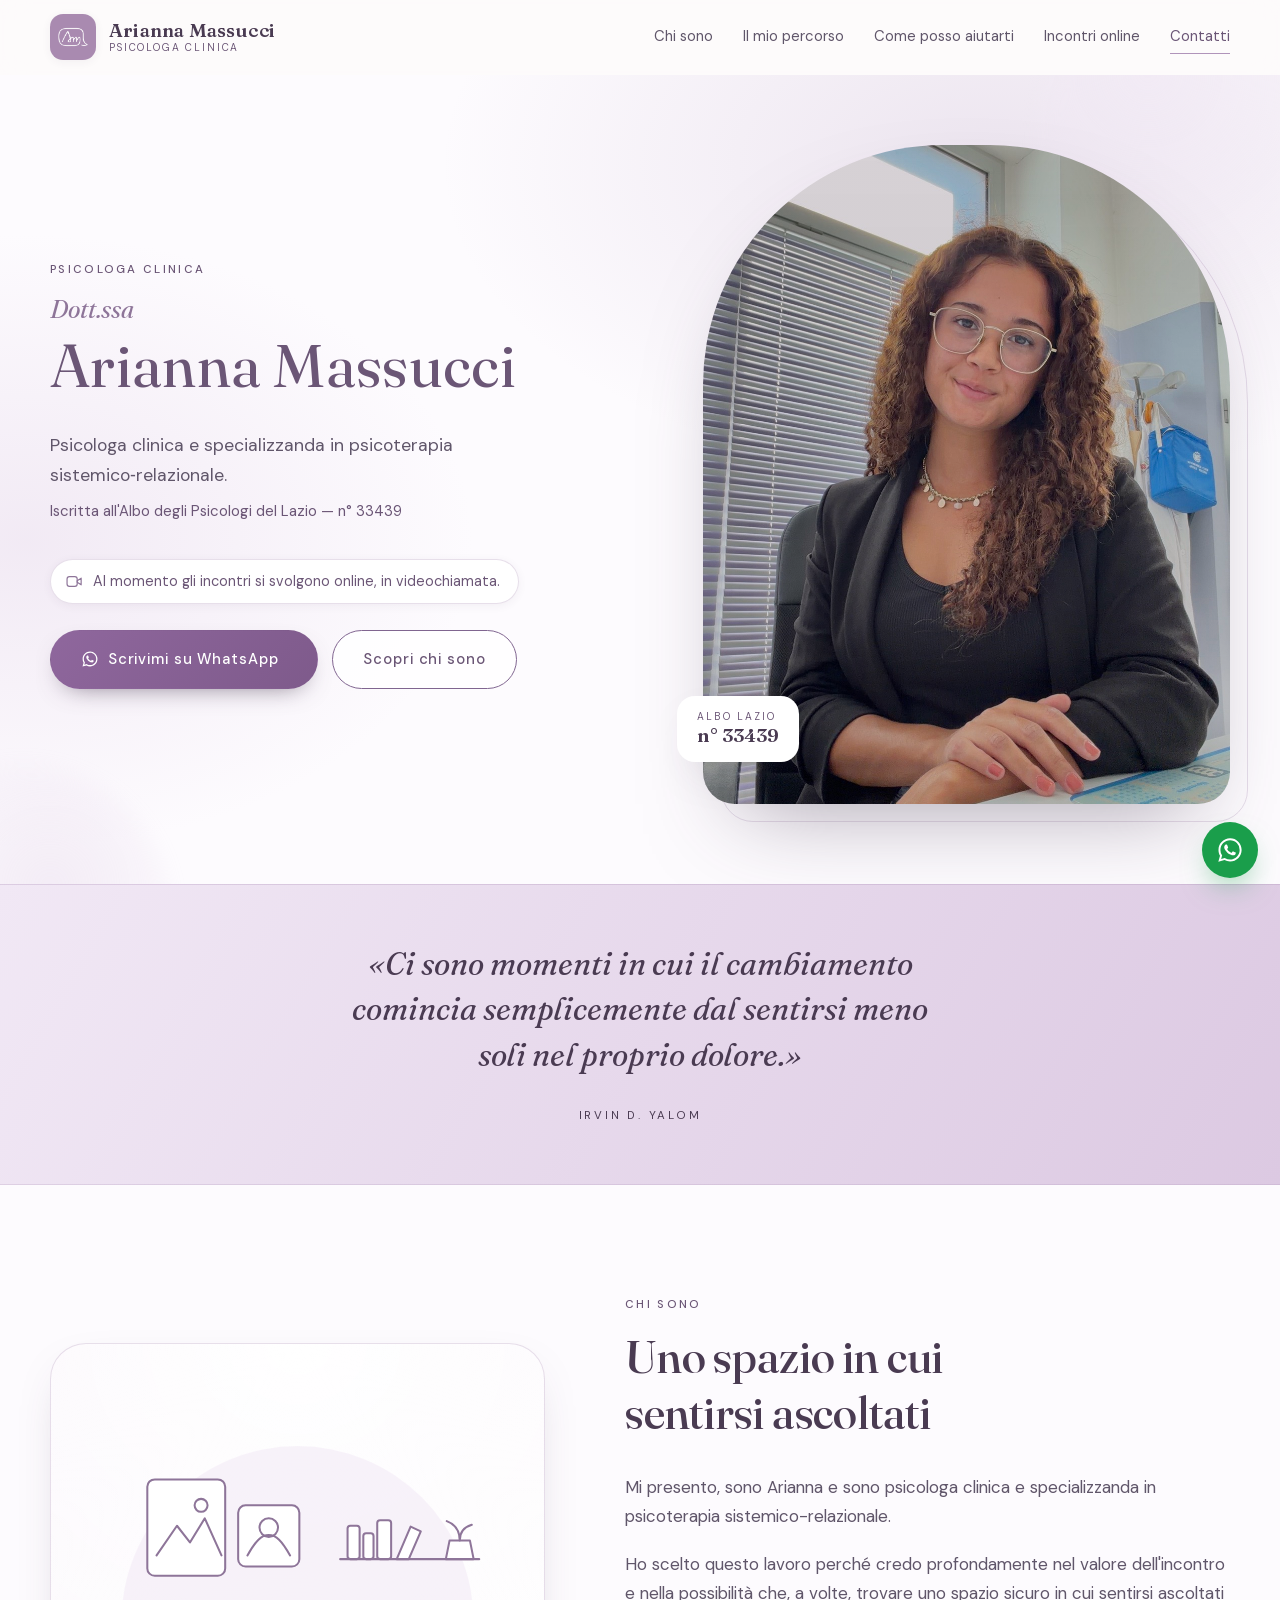
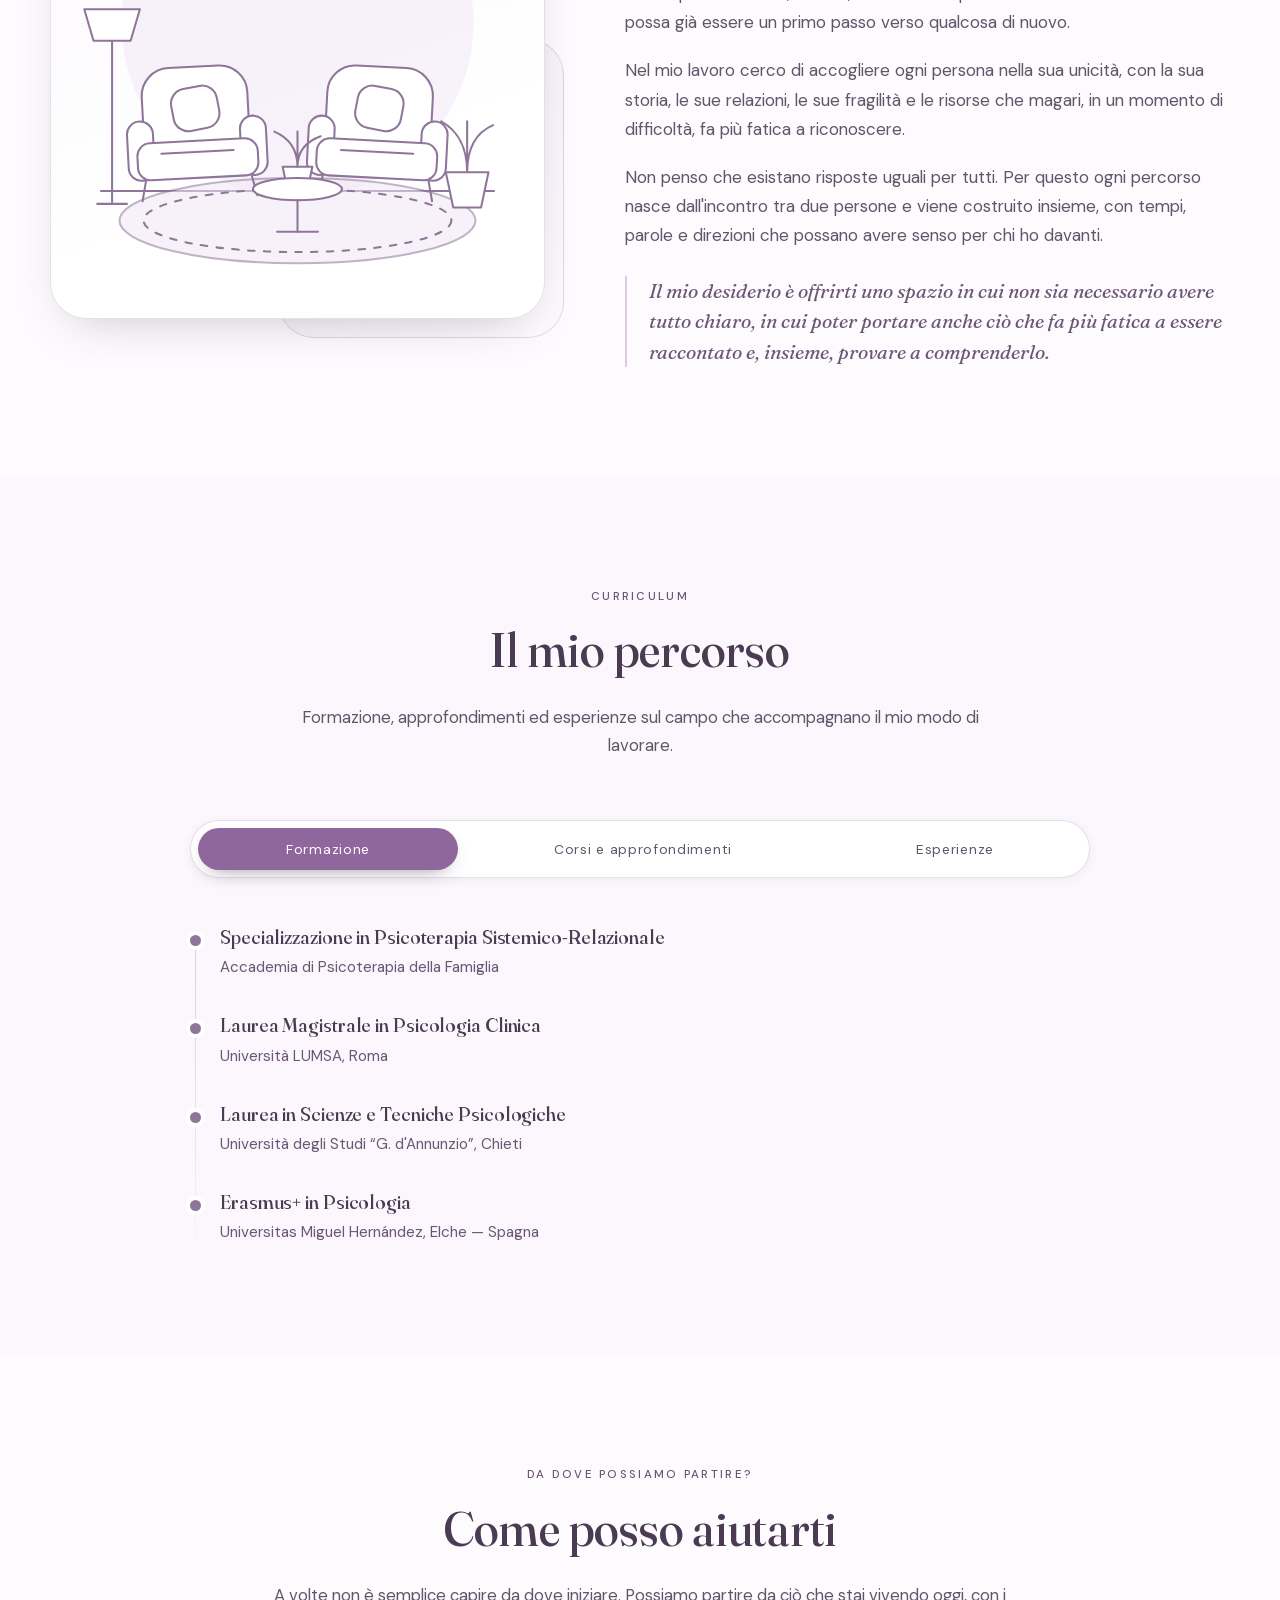
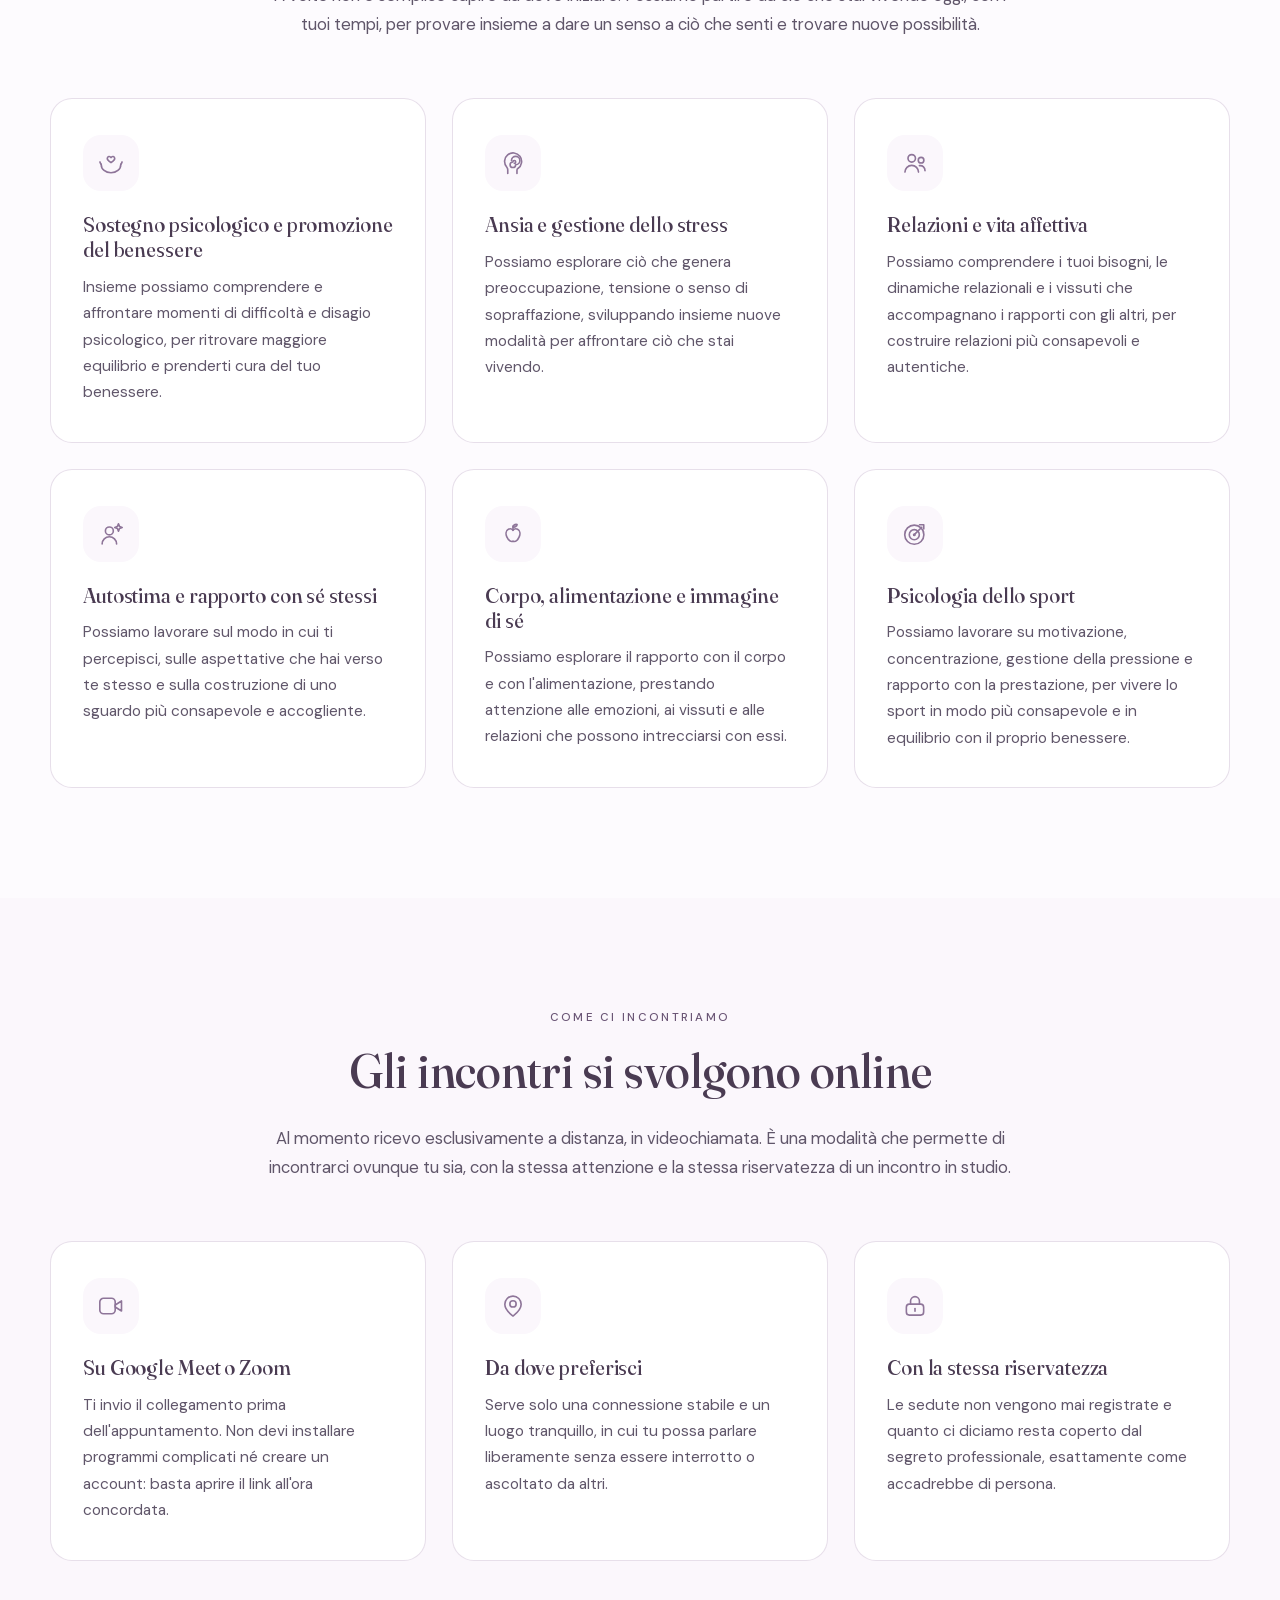
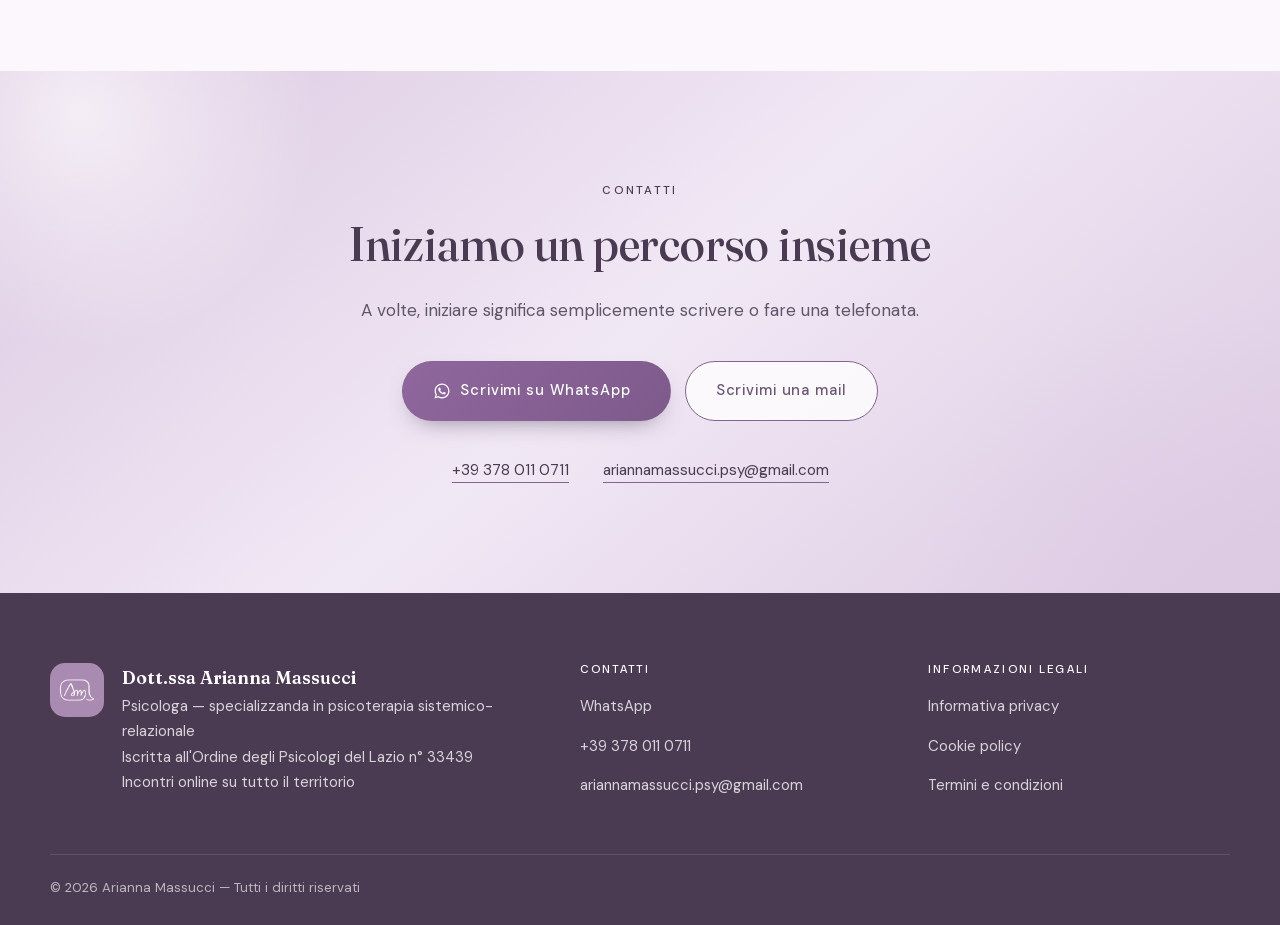
==== index.html @ 01254d90 "Sito della Dott.ssa Arianna Massucci Sito statico one-page con pagine legali, senza dipendenze da bu" ====
<!DOCTYPE html>
<html lang="it" class="no-js">
<head>
<meta charset="utf-8">
<meta name="viewport" content="width=device-width, initial-scale=1">
<title>Dott.ssa Arianna Massucci — Psicologa clinica</title>
<meta name="description" content="Dott.ssa Arianna Massucci, psicologa clinica e specializzanda in psicoterapia sistemico-relazionale. Uno spazio di ascolto e di confronto, senza giudizio.">
<meta name="theme-color" content="#B094BA">
<link rel="icon" href="assets/logo.png">
<meta property="og:title" content="Dott.ssa Arianna Massucci — Psicologa clinica">
<meta property="og:description" content="Uno spazio di ascolto e di confronto in cui poter portare ciò che si sta vivendo.">
<meta property="og:image" content="assets/logo.png">
<meta property="og:type" content="website">
<link rel="stylesheet" href="assets/fonts.css">
<script>document.documentElement.className="js";</script>
<link rel="stylesheet" href="style.css">
</head>
<body>

<a class="skip-link" href="#main">Vai al contenuto</a>

<header class="site-header" id="top">
  <div class="wrap header-inner">
    <a class="brand" href="#top">
      <img src="assets/logo.png" alt="Logo di Arianna Massucci" width="46" height="46">
      <span class="brand-text">
        <strong>Arianna Massucci</strong>
        <em>Psicologa clinica</em>
      </span>
    </a>

    <nav class="nav" id="nav" aria-label="Navigazione principale">
      <a href="#chi-sono">Chi sono</a>
      <a href="#percorso">Il mio percorso</a>
      <a href="#servizi">Come posso aiutarti</a>
      <a href="#modalita">Incontri online</a>
      <a href="#contatti">Contatti</a>
    </nav>

    <button class="nav-toggle" id="navToggle" aria-label="Apri il menu" aria-expanded="false" aria-controls="nav">
      <span></span><span></span><span></span>
    </button>
  </div>
</header>

<main id="main">

  <!-- HERO -->
  <section class="hero">
    <div class="hero-blob blob-1" aria-hidden="true"></div>
    <div class="hero-blob blob-2" aria-hidden="true"></div>
    <div class="wrap hero-inner">
      <div class="hero-text reveal">
        <p class="eyebrow">Psicologa clinica</p>
        <h1><span class="h1-pre">Dott.ssa</span>Arianna Massucci</h1>
        <p class="hero-sub">Psicologa clinica e specializzanda in psicoterapia sistemico&#8209;relazionale.</p>
        <p class="hero-albo">Iscritta all'Albo degli Psicologi del Lazio — n°&nbsp;33439</p>
        <p class="hero-mode">
          <svg viewBox="0 0 24 24" aria-hidden="true"><rect x="2.6" y="5.8" width="12.8" height="12.4" rx="3"/><path d="m15.4 11 5-3.2v8.4l-5-3.2z"/></svg>
          Al momento gli incontri si svolgono online, in videochiamata.
        </p>

        <div class="hero-actions">
          <a class="btn" href="https://wa.me/393780110711" target="_blank" rel="noopener noreferrer">
            <svg viewBox="0 0 24 24" aria-hidden="true" class="ico-wa"><path d="M12.04 2C6.58 2 2.13 6.45 2.13 11.91c0 1.75.46 3.45 1.32 4.95L2 22l5.25-1.38a9.9 9.9 0 0 0 4.79 1.22h.01c5.46 0 9.91-4.45 9.91-9.91 0-2.65-1.03-5.14-2.9-7.01A9.82 9.82 0 0 0 12.04 2Zm0 18.15h-.01a8.2 8.2 0 0 1-4.19-1.15l-.3-.18-3.12.82.83-3.04-.2-.31a8.17 8.17 0 0 1-1.26-4.38c0-4.54 3.7-8.23 8.25-8.23 2.2 0 4.27.86 5.83 2.41a8.19 8.19 0 0 1 2.41 5.83c0 4.54-3.7 8.23-8.24 8.23Zm4.52-6.16c-.25-.12-1.47-.72-1.69-.81-.23-.08-.39-.12-.56.13-.16.24-.64.8-.78.97-.15.16-.29.18-.54.06-.25-.12-1.05-.39-1.99-1.23-.74-.66-1.23-1.47-1.38-1.72-.14-.25-.01-.38.11-.5.11-.11.25-.29.37-.43.13-.15.17-.25.25-.41.08-.17.04-.31-.02-.43-.06-.12-.56-1.34-.76-1.84-.2-.48-.4-.42-.56-.43h-.48c-.16 0-.43.06-.65.31-.22.25-.85.84-.85 2.04s.87 2.37 1 2.53c.12.16 1.72 2.62 4.16 3.68.58.25 1.03.4 1.39.51.58.19 1.11.16 1.53.1.47-.07 1.47-.6 1.67-1.18.21-.58.21-1.07.15-1.18-.06-.11-.22-.17-.47-.29Z"/></svg>
            Scrivimi su WhatsApp<span class="sr-only"> (si apre in una nuova scheda)</span>
          </a>
          <a class="btn btn-ghost" href="#chi-sono">Scopri chi sono</a>
        </div>
      </div>

      <figure class="hero-figure reveal">
        <div class="hero-photo">
          <img src="assets/arianna.jpg" alt="Ritratto della Dott.ssa Arianna Massucci" width="900" height="1200">
        </div>
        <figcaption class="hero-badge">
          <span>Albo Lazio</span>
          <strong>n° 33439</strong>
        </figcaption>
      </figure>
    </div>

    <div class="quote-band">
      <div class="wrap">
        <blockquote>
          <p>«Ci sono momenti in cui il cambiamento comincia semplicemente dal sentirsi meno soli nel proprio dolore.»</p>
          <cite>Irvin D. Yalom</cite>
        </blockquote>
      </div>
    </div>
  </section>

  <!-- CHI SONO -->
  <section class="section" id="chi-sono">
    <div class="wrap about-grid">
      <div class="about-media reveal">
        <div class="about-illu">
          <svg viewBox="0 0 480 570" role="img" aria-label="Illustrazione di uno studio da psicologa: due poltrone, un tavolino con una pianta, una lampada e una libreria">
            <circle class="illu-blob" cx="240" cy="272" r="190"/>

            <g class="illu-line">
              <!-- quadri alla parete -->
              <rect class="illu-w" x="78" y="118" width="84" height="104" rx="8"/>
              <path d="M88 200l22-32 14 18 16-26 18 40"/>
              <circle cx="136" cy="146" r="7"/>

              <rect class="illu-w" x="176" y="146" width="66" height="66" rx="8"/>
              <circle cx="209" cy="170" r="10"/>
              <path d="M186 200c9-16 15-22 23-22s14 6 23 22"/>

              <!-- mensola con libri -->
              <path d="M286 204h150"/>
              <rect class="illu-w" x="294" y="168" width="13" height="36" rx="3"/>
              <rect class="illu-w" x="311" y="176" width="11" height="28" rx="3"/>
              <rect class="illu-w" x="326" y="162" width="15" height="42" rx="3"/>
              <path class="illu-w" d="M347 204l15-35 11 5-13 30z"/>
              <path class="illu-w" d="M400 204l4-20h22l4 20z"/>
              <path d="M415 184c0-12-6-18-14-21m14 21c0-10 6-15 13-17"/>

              <!-- pavimento e tappeto -->
              <path d="M28 454h424"/>
              <ellipse class="illu-rug" cx="240" cy="486" rx="192" ry="46"/>
              <ellipse cx="240" cy="486" rx="166" ry="34" stroke-dasharray="7 10"/>

              <!-- poltrona a sinistra -->
              <g transform="translate(66 320) rotate(-3 65 70)">
                <rect class="illu-w" x="8" y="0" width="114" height="98" rx="30"/>
                <rect class="illu-w" x="40" y="22" width="50" height="46" rx="16" transform="rotate(-8 65 45)"/>
                <rect class="illu-w" x="-10" y="56" width="28" height="64" rx="14"/>
                <rect class="illu-w" x="112" y="56" width="28" height="64" rx="14"/>
                <rect class="illu-w" x="0" y="80" width="130" height="40" rx="14"/>
                <path d="M26 92h78"/>
                <path d="M8 120l-5 22m119-22l5 22"/>
              </g>

              <!-- poltrona a destra -->
              <g transform="translate(262 320) rotate(3 65 70)">
                <rect class="illu-w" x="8" y="0" width="114" height="98" rx="30"/>
                <rect class="illu-w" x="40" y="22" width="50" height="46" rx="16" transform="rotate(8 65 45)"/>
                <rect class="illu-w" x="-10" y="56" width="28" height="64" rx="14"/>
                <rect class="illu-w" x="112" y="56" width="28" height="64" rx="14"/>
                <rect class="illu-w" x="0" y="80" width="130" height="40" rx="14"/>
                <path d="M26 92h78"/>
                <path d="M8 120l-5 22m119-22l5 22"/>
              </g>

              <!-- lampada da terra -->
              <path d="M40 466V292"/>
              <path class="illu-w" d="M20 292h40l10-34H10z"/>
              <path d="M24 468h32"/>

              <!-- tavolino con pianta -->
              <path class="illu-w" d="M224 428l5 24h22l5-24z"/>
              <path d="M240 428c0-20-11-32-25-38m25 38c0-18 11-28 25-33m-25 33v-38"/>
              <ellipse class="illu-w" cx="240" cy="452" rx="48" ry="12"/>
              <path d="M240 464v34"/>
              <path d="M218 498h44"/>

              <!-- pianta da terra -->
              <path class="illu-w" d="M400 434h46l-8 38h-30z"/>
              <path d="M423 434c0-33-14-47-28-55m28 55c0-31 14-45 28-51m-28 51v-55"/>
            </g>
          </svg>
        </div>
      </div>

      <div class="about-text reveal">
        <p class="eyebrow">Chi sono</p>
        <h2>Uno spazio in cui<br>sentirsi ascoltati</h2>
        <p>Mi presento, sono Arianna e sono psicologa clinica e specializzanda in psicoterapia sistemico-relazionale.</p>
        <p>Ho scelto questo lavoro perché credo profondamente nel valore dell'incontro e nella possibilità che, a volte, trovare uno spazio sicuro in cui sentirsi ascoltati possa già essere un primo passo verso qualcosa di nuovo.</p>
        <p>Nel mio lavoro cerco di accogliere ogni persona nella sua unicità, con la sua storia, le sue relazioni, le sue fragilità e le risorse che magari, in un momento di difficoltà, fa più fatica a riconoscere.</p>
        <p>Non penso che esistano risposte uguali per tutti. Per questo ogni percorso nasce dall'incontro tra due persone e viene costruito insieme, con tempi, parole e direzioni che possano avere senso per chi ho davanti.</p>
        <p class="pull">Il mio desiderio è offrirti uno spazio in cui non sia necessario avere tutto chiaro, in cui poter portare anche ciò che fa più fatica a essere raccontato e, insieme, provare a comprenderlo.</p>
      </div>
    </div>
  </section>

  <!-- PERCORSO -->
  <section class="section section-alt" id="percorso">
    <div class="wrap">
      <header class="section-head reveal">
        <p class="eyebrow">Curriculum</p>
        <h2>Il mio percorso</h2>
        <p class="section-lead">Formazione, approfondimenti ed esperienze sul campo che accompagnano il mio modo di lavorare.</p>
      </header>

      <div class="tabs reveal">
        <div class="tab-bar" role="tablist" aria-label="Sezioni del curriculum">
          <button class="tab is-active" role="tab" aria-selected="true" aria-controls="tab-formazione" id="t1">Formazione</button>
          <button class="tab" role="tab" tabindex="-1" aria-selected="false" aria-controls="tab-corsi" id="t2">Corsi e approfondimenti</button>
          <button class="tab" role="tab" tabindex="-1" aria-selected="false" aria-controls="tab-esperienze" id="t3">Esperienze</button>
        </div>

        <div class="tab-panel is-active" id="tab-formazione" role="tabpanel" tabindex="0" aria-labelledby="t1">
          <ol class="timeline">
            <li>
              <h3>Specializzazione in Psicoterapia Sistemico-Relazionale</h3>
              <p>Accademia di Psicoterapia della Famiglia</p>
            </li>
            <li>
              <h3>Laurea Magistrale in Psicologia Clinica</h3>
              <p>Università LUMSA, Roma</p>
            </li>
            <li>
              <h3>Laurea in Scienze e Tecniche Psicologiche</h3>
              <p>Università degli Studi “G. d'Annunzio”, Chieti</p>
            </li>
            <li>
              <h3>Erasmus+ in Psicologia</h3>
              <p>Universitas Miguel Hernández, Elche — Spagna</p>
            </li>
          </ol>
        </div>

        <div class="tab-panel" id="tab-corsi" role="tabpanel" tabindex="0" aria-labelledby="t2" hidden>
          <ol class="timeline">
            <li>
              <h3>Psicologia dello Sport</h3>
              <p>Corso di approfondimento</p>
            </li>
            <li>
              <h3>Psicologia e persone LGBTQIA+</h3>
              <p>Corso di approfondimento</p>
            </li>
            <li>
              <h3>Disturbi della Nutrizione e dell'Alimentazione</h3>
              <p>Master in corso</p>
            </li>
          </ol>
        </div>

        <div class="tab-panel" id="tab-esperienze" role="tabpanel" tabindex="0" aria-labelledby="t3" hidden>
          <ol class="timeline">
            <li>
              <h3>Psicologa</h3>
              <p>Caritas, Carassai (AP)</p>
            </li>
            <li>
              <h3>Tirocinio accademico</h3>
              <p>Differenza Donna, Centro “Libere da Libere per”, Roma</p>
            </li>
            <li>
              <h3>Volontariato</h3>
              <p>Fondazione Fidias, Bilbao — Spagna</p>
            </li>
          </ol>
        </div>
      </div>
    </div>
  </section>

  <!-- SERVIZI -->
  <section class="section" id="servizi">
    <div class="wrap">
      <header class="section-head reveal">
        <p class="eyebrow">Da dove possiamo partire?</p>
        <h2>Come posso aiutarti</h2>
        <p class="section-lead">A volte non è semplice capire da dove iniziare. Possiamo partire da ciò che stai vivendo oggi, con i tuoi tempi, per provare insieme a dare un senso a ciò che senti e trovare nuove possibilità.</p>
      </header>

      <div class="cards">
        <article class="card reveal">
          <span class="card-ico" aria-hidden="true">
            <svg viewBox="0 0 24 24"><path d="M12 7.4c-.9-1.6-3.2-1.1-3.2.8 0 1.4 1.9 2.7 3.2 3.5 1.3-.8 3.2-2.1 3.2-3.5 0-1.9-2.3-2.4-3.2-.8z"/><path d="M3.6 13.2c0 4.3 3.8 7.2 8.4 7.2s8.4-2.9 8.4-7.2"/><path d="M3.6 13.2c-.5-.8-.9-1.5-1.1-2.1M20.4 13.2c.5-.8.9-1.5 1.1-2.1"/></svg>
          </span>
          <h3>Sostegno psicologico e promozione del benessere</h3>
          <p>Insieme possiamo comprendere e affrontare momenti di difficoltà e disagio psicologico, per ritrovare maggiore equilibrio e prenderti cura del tuo benessere.</p>
        </article>

        <article class="card reveal">
          <span class="card-ico" aria-hidden="true">
            <svg viewBox="0 0 24 24"><path d="M15.4 20.9v-2.6c0-.6.3-1.2.8-1.6a7.3 7.3 0 1 0-9.5-1.1c.5.6.8 1.3.8 2.1v3.2"/><path d="M13.1 12.3a1.2 1.2 0 1 0-1.2-1.2 2.4 2.4 0 1 0 2.4 2.4 3.6 3.6 0 1 0-3.6-3.6"/></svg>
          </span>
          <h3>Ansia e gestione dello stress</h3>
          <p>Possiamo esplorare ciò che genera preoccupazione, tensione o senso di sopraffazione, sviluppando insieme nuove modalità per affrontare ciò che stai vivendo.</p>
        </article>

        <article class="card reveal">
          <span class="card-ico" aria-hidden="true">
            <svg viewBox="0 0 24 24"><circle cx="9.2" cy="8" r="3.2"/><path d="M3.4 19.8c0-3.2 2.6-5.8 5.8-5.8s5.8 2.6 5.8 5.8"/><circle cx="17.2" cy="9.6" r="2.4"/><path d="M15.8 14.3c2.9-.4 4.8 1.5 4.8 4.3"/></svg>
          </span>
          <h3>Relazioni e vita affettiva</h3>
          <p>Possiamo comprendere i tuoi bisogni, le dinamiche relazionali e i vissuti che accompagnano i rapporti con gli altri, per costruire relazioni più consapevoli e autentiche.</p>
        </article>

        <article class="card reveal">
          <span class="card-ico" aria-hidden="true">
            <svg viewBox="0 0 24 24"><circle cx="10.6" cy="9.4" r="3.4"/><path d="M4.4 20.6c0-3.4 2.8-6.2 6.2-6.2s6.2 2.8 6.2 6.2"/><path d="M18.4 3.2l.9 2.3 2.3.9-2.3.9-.9 2.3-.9-2.3-2.3-.9 2.3-.9z"/></svg>
          </span>
          <h3>Autostima e rapporto con sé stessi</h3>
          <p>Possiamo lavorare sul modo in cui ti percepisci, sulle aspettative che hai verso te stesso e sulla costruzione di uno sguardo più consapevole e accogliente.</p>
        </article>

        <article class="card reveal">
          <span class="card-ico" aria-hidden="true">
            <svg viewBox="0 0 24 24"><path d="M12 8.8c-1-1.2-2.6-1.6-4-.8-1.9 1-2.5 3.8-1.3 6.4 1 2.2 2.8 4 4.2 4 .5 0 .8-.2 1.1-.3.3.1.6.3 1.1.3 1.4 0 3.2-1.8 4.2-4 1.2-2.6.6-5.4-1.3-6.4-1.4-.8-3-.4-4 .8z"/><path d="M12 8.8V5.2"/><path d="M12 6c.5-1.5 2-2.4 3.5-2.1-.2 1.6-1.8 2.5-3.5 2.1z"/></svg>
          </span>
          <h3>Corpo, alimentazione e immagine di sé</h3>
          <p>Possiamo esplorare il rapporto con il corpo e con l'alimentazione, prestando attenzione alle emozioni, ai vissuti e alle relazioni che possono intrecciarsi con essi.</p>
        </article>

        <article class="card reveal">
          <span class="card-ico" aria-hidden="true">
            <svg viewBox="0 0 24 24"><circle cx="11.4" cy="12.6" r="8.2"/><circle cx="11.4" cy="12.6" r="4.3"/><circle cx="11.4" cy="12.6" r=".6"/><path d="m11.4 12.6 6.4-6.4"/><path d="M15.9 4.1h3.6v3.6"/></svg>
          </span>
          <h3>Psicologia dello sport</h3>
          <p>Possiamo lavorare su motivazione, concentrazione, gestione della pressione e rapporto con la prestazione, per vivere lo sport in modo più consapevole e in equilibrio con il proprio benessere.</p>
        </article>
      </div>
    </div>
  </section>

  <!-- MODALITA -->
  <section class="section section-alt" id="modalita">
    <div class="wrap">
      <header class="section-head reveal">
        <p class="eyebrow">Come ci incontriamo</p>
        <h2>Gli incontri si svolgono online</h2>
        <p class="section-lead">Al momento ricevo esclusivamente a distanza, in videochiamata. È una
        modalità che permette di incontrarci ovunque tu sia, con la stessa attenzione e la stessa
        riservatezza di un incontro in studio.</p>
      </header>

      <div class="cards cards-3">
        <article class="card reveal">
          <span class="card-ico" aria-hidden="true">
            <svg viewBox="0 0 24 24"><rect x="2.4" y="5.4" width="13.2" height="13.2" rx="3.2"/><path d="m15.6 11.1 5.4-3.4v8.6l-5.4-3.4z"/></svg>
          </span>
          <h3>Su Google Meet o Zoom</h3>
          <p>Ti invio il collegamento prima dell'appuntamento. Non devi installare programmi
          complicati né creare un account: basta aprire il link all'ora concordata.</p>
        </article>

        <article class="card reveal">
          <span class="card-ico" aria-hidden="true">
            <svg viewBox="0 0 24 24"><path d="M12 20.6c4.1-3.1 7-6.2 7-10.1a7 7 0 1 0-14 0c0 3.9 2.9 7 7 10.1z"/><circle cx="12" cy="10.2" r="2.7"/></svg>
          </span>
          <h3>Da dove preferisci</h3>
          <p>Serve solo una connessione stabile e un luogo tranquillo, in cui tu possa parlare
          liberamente senza essere interrotto o ascoltato da altri.</p>
        </article>

        <article class="card reveal">
          <span class="card-ico" aria-hidden="true">
            <svg viewBox="0 0 24 24"><rect x="4.6" y="10.4" width="14.8" height="9.4" rx="2.6"/><path d="M8.2 10.4V7.8a3.8 3.8 0 0 1 7.6 0v2.6"/><path d="M12 14.2v2.2"/></svg>
          </span>
          <h3>Con la stessa riservatezza</h3>
          <p>Le sedute non vengono mai registrate e quanto ci diciamo resta coperto dal segreto
          professionale, esattamente come accadrebbe di persona.</p>
        </article>
      </div>
    </div>
  </section>

  <!-- CTA -->
  <section class="cta" id="contatti">
    <div class="wrap cta-inner reveal">
      <p class="eyebrow">Contatti</p>
      <h2>Iniziamo un percorso insieme</h2>
      <p class="cta-lead">A volte, iniziare significa semplicemente scrivere o fare una telefonata.</p>
      <div class="cta-actions">
        <a class="btn" href="https://wa.me/393780110711" target="_blank" rel="noopener noreferrer">
          <svg viewBox="0 0 24 24" aria-hidden="true" class="ico-wa"><path d="M12.04 2C6.58 2 2.13 6.45 2.13 11.91c0 1.75.46 3.45 1.32 4.95L2 22l5.25-1.38a9.9 9.9 0 0 0 4.79 1.22h.01c5.46 0 9.91-4.45 9.91-9.91 0-2.65-1.03-5.14-2.9-7.01A9.82 9.82 0 0 0 12.04 2Zm0 18.15h-.01a8.2 8.2 0 0 1-4.19-1.15l-.3-.18-3.12.82.83-3.04-.2-.31a8.17 8.17 0 0 1-1.26-4.38c0-4.54 3.7-8.23 8.25-8.23 2.2 0 4.27.86 5.83 2.41a8.19 8.19 0 0 1 2.41 5.83c0 4.54-3.7 8.23-8.24 8.23Zm4.52-6.16c-.25-.12-1.47-.72-1.69-.81-.23-.08-.39-.12-.56.13-.16.24-.64.8-.78.97-.15.16-.29.18-.54.06-.25-.12-1.05-.39-1.99-1.23-.74-.66-1.23-1.47-1.38-1.72-.14-.25-.01-.38.11-.5.11-.11.25-.29.37-.43.13-.15.17-.25.25-.41.08-.17.04-.31-.02-.43-.06-.12-.56-1.34-.76-1.84-.2-.48-.4-.42-.56-.43h-.48c-.16 0-.43.06-.65.31-.22.25-.85.84-.85 2.04s.87 2.37 1 2.53c.12.16 1.72 2.62 4.16 3.68.58.25 1.03.4 1.39.51.58.19 1.11.16 1.53.1.47-.07 1.47-.6 1.67-1.18.21-.58.21-1.07.15-1.18-.06-.11-.22-.17-.47-.29Z"/></svg>
          Scrivimi su WhatsApp<span class="sr-only"> (si apre in una nuova scheda)</span>
        </a>
        <a class="btn btn-ghost" href="mailto:ariannamassucci.psy@gmail.com">Scrivimi una mail</a>
      </div>
      <ul class="cta-contacts">
        <li><a href="tel:+393780110711">+39 378 011 0711</a></li>
        <li><a href="mailto:ariannamassucci.psy@gmail.com">ariannamassucci.psy@gmail.com</a></li>
      </ul>
    </div>
  </section>
</main>

<footer class="site-footer">
  <div class="wrap footer-inner">
    <div class="footer-brand">
      <img src="assets/logo.png" alt="" width="54" height="54">
      <p><strong>Dott.ssa Arianna Massucci</strong><br>
      Psicologa — specializzanda in psicoterapia sistemico-relazionale<br>
      Iscritta all'Ordine degli Psicologi del Lazio n° 33439<br>
      Incontri online su tutto il territorio</p>
      <!-- Dati identificativi temporaneamente nascosti: per ripristinarli, togliere
           i commenti e sostituire i segnaposto.
      <p>P. IVA DA COMPLETARE</p>
      -->
    </div>

    <div class="footer-col">
      <h3>Contatti</h3>
      <ul>
        <li><a href="https://wa.me/393780110711" target="_blank" rel="noopener noreferrer">WhatsApp<span class="sr-only"> (si apre in una nuova scheda)</span></a></li>
        <li><a href="tel:+393780110711">+39 378 011 0711</a></li>
        <li><a href="mailto:ariannamassucci.psy@gmail.com">ariannamassucci.psy@gmail.com</a></li>
      </ul>
    </div>

    <div class="footer-col">
      <h3>Informazioni legali</h3>
      <ul>
        <li><a href="privacy.html">Informativa privacy</a></li>
        <li><a href="cookie-policy.html">Cookie policy</a></li>
        <li><a href="termini.html">Termini e condizioni</a></li>
      </ul>
    </div>
  </div>
  <div class="wrap footer-bottom">
    <p>© <span id="year">2026</span> Arianna Massucci — Tutti i diritti riservati</p>
  </div>
</footer>

<a class="wa-float" href="https://wa.me/393780110711" target="_blank" rel="noopener noreferrer" aria-label="Scrivimi su WhatsApp (si apre in una nuova scheda)">
  <svg viewBox="0 0 24 24" aria-hidden="true"><path d="M12.04 2C6.58 2 2.13 6.45 2.13 11.91c0 1.75.46 3.45 1.32 4.95L2 22l5.25-1.38a9.9 9.9 0 0 0 4.79 1.22h.01c5.46 0 9.91-4.45 9.91-9.91 0-2.65-1.03-5.14-2.9-7.01A9.82 9.82 0 0 0 12.04 2Zm0 18.15h-.01a8.2 8.2 0 0 1-4.19-1.15l-.3-.18-3.12.82.83-3.04-.2-.31a8.17 8.17 0 0 1-1.26-4.38c0-4.54 3.7-8.23 8.25-8.23 2.2 0 4.27.86 5.83 2.41a8.19 8.19 0 0 1 2.41 5.83c0 4.54-3.7 8.23-8.24 8.23Zm4.52-6.16c-.25-.12-1.47-.72-1.69-.81-.23-.08-.39-.12-.56.13-.16.24-.64.8-.78.97-.15.16-.29.18-.54.06-.25-.12-1.05-.39-1.99-1.23-.74-.66-1.23-1.47-1.38-1.72-.14-.25-.01-.38.11-.5.11-.11.25-.29.37-.43.13-.15.17-.25.25-.41.08-.17.04-.31-.02-.43-.06-.12-.56-1.34-.76-1.84-.2-.48-.4-.42-.56-.43h-.48c-.16 0-.43.06-.65.31-.22.25-.85.84-.85 2.04s.87 2.37 1 2.53c.12.16 1.72 2.62 4.16 3.68.58.25 1.03.4 1.39.51.58.19 1.11.16 1.53.1.47-.07 1.47-.6 1.67-1.18.21-.58.21-1.07.15-1.18-.06-.11-.22-.17-.47-.29Z"/></svg>
</a>

<script src="script.js"></script>
</body>
</html>
---- assets/fonts.css ----
/* Font self-hosted: nessuna richiesta a server di terze parti.
   DM Sans e Fraunces - SIL Open Font License 1.1 - https://openfontlicense.org */

@font-face {
  font-family: 'DM Sans';
  font-style: italic;
  font-weight: 400;
  font-display: swap;
  src: url(fonts/DMSans-italic-400-latin-ext.woff2) format('woff2');
  unicode-range: U+0100-02BA, U+02BD-02C5, U+02C7-02CC, U+02CE-02D7, U+02DD-02FF, U+0304, U+0308, U+0329, U+1D00-1DBF, U+1E00-1E9F, U+1EF2-1EFF, U+2020, U+20A0-20AB, U+20AD-20C0, U+2113, U+2C60-2C7F, U+A720-A7FF;
}
@font-face {
  font-family: 'DM Sans';
  font-style: italic;
  font-weight: 400;
  font-display: swap;
  src: url(fonts/DMSans-italic-400-latin.woff2) format('woff2');
  unicode-range: U+0000-00FF, U+0131, U+0152-0153, U+02BB-02BC, U+02C6, U+02DA, U+02DC, U+0304, U+0308, U+0329, U+2000-206F, U+20AC, U+2122, U+2191, U+2193, U+2212, U+2215, U+FEFF, U+FFFD;
}
@font-face {
  font-family: 'DM Sans';
  font-style: normal;
  font-weight: 300 600;
  font-display: swap;
  src: url(fonts/DMSans-normal-300_600-latin-ext.woff2) format('woff2');
  unicode-range: U+0100-02BA, U+02BD-02C5, U+02C7-02CC, U+02CE-02D7, U+02DD-02FF, U+0304, U+0308, U+0329, U+1D00-1DBF, U+1E00-1E9F, U+1EF2-1EFF, U+2020, U+20A0-20AB, U+20AD-20C0, U+2113, U+2C60-2C7F, U+A720-A7FF;
}
@font-face {
  font-family: 'DM Sans';
  font-style: normal;
  font-weight: 300 600;
  font-display: swap;
  src: url(fonts/DMSans-normal-300_600-latin.woff2) format('woff2');
  unicode-range: U+0000-00FF, U+0131, U+0152-0153, U+02BB-02BC, U+02C6, U+02DA, U+02DC, U+0304, U+0308, U+0329, U+2000-206F, U+20AC, U+2122, U+2191, U+2193, U+2212, U+2215, U+FEFF, U+FFFD;
}
@font-face {
  font-family: 'Fraunces';
  font-style: italic;
  font-weight: 300 400;
  font-display: swap;
  src: url(fonts/Fraunces-italic-300_400-latin-ext.woff2) format('woff2');
  unicode-range: U+0100-02BA, U+02BD-02C5, U+02C7-02CC, U+02CE-02D7, U+02DD-02FF, U+0304, U+0308, U+0329, U+1D00-1DBF, U+1E00-1E9F, U+1EF2-1EFF, U+2020, U+20A0-20AB, U+20AD-20C0, U+2113, U+2C60-2C7F, U+A720-A7FF;
}
@font-face {
  font-family: 'Fraunces';
  font-style: italic;
  font-weight: 300 400;
  font-display: swap;
  src: url(fonts/Fraunces-italic-300_400-latin.woff2) format('woff2');
  unicode-range: U+0000-00FF, U+0131, U+0152-0153, U+02BB-02BC, U+02C6, U+02DA, U+02DC, U+0304, U+0308, U+0329, U+2000-206F, U+20AC, U+2122, U+2191, U+2193, U+2212, U+2215, U+FEFF, U+FFFD;
}
@font-face {
  font-family: 'Fraunces';
  font-style: normal;
  font-weight: 300 600;
  font-display: swap;
  src: url(fonts/Fraunces-normal-300_600-latin-ext.woff2) format('woff2');
  unicode-range: U+0100-02BA, U+02BD-02C5, U+02C7-02CC, U+02CE-02D7, U+02DD-02FF, U+0304, U+0308, U+0329, U+1D00-1DBF, U+1E00-1E9F, U+1EF2-1EFF, U+2020, U+20A0-20AB, U+20AD-20C0, U+2113, U+2C60-2C7F, U+A720-A7FF;
}
@font-face {
  font-family: 'Fraunces';
  font-style: normal;
  font-weight: 300 600;
  font-display: swap;
  src: url(fonts/Fraunces-normal-300_600-latin.woff2) format('woff2');
  unicode-range: U+0000-00FF, U+0131, U+0152-0153, U+02BB-02BC, U+02C6, U+02DA, U+02DC, U+0304, U+0308, U+0329, U+2000-206F, U+20AC, U+2122, U+2191, U+2193, U+2212, U+2215, U+FEFF, U+FFFD;
}
---- style.css ----
/* ============================================================
   Dott.ssa Arianna Massucci — Psicologa clinica
   Palette: violetto del logo #AA8BB1
   ============================================================ */

:root{
  --violet:        #B094BA;   /* violetto chiaro, dal logo */
  --violet-deep:   #8E7599;
  --violet-dark:   #6B5676;
  --violet-ink:    #4A3B52;
  --violet-soft:   #DCC9E2;
  --violet-mist:   #F1E8F5;
  --violet-wash:   #FBF7FC;
  --violet-btn:    #8F679D;   /* superfici piene con testo bianco: 4.6:1 */
  --violet-btn2:   #7E5A8B;
  --line-strong:   #806590;   /* bordi di elementi interattivi: >=3:1 */

  --cream:       #FDFBFE;
  --sand:        #F4EFF6;
  --ink:         #4A3B52;
  --body:        #60566A;
  --line:        rgba(176,148,186,.30);

  --wa:          #1A9E4B;

  --radius:      22px;
  --radius-lg:   36px;
  --shadow-sm:   0 2px 10px rgba(74,59,82,.06);
  --shadow:      0 18px 50px -24px rgba(74,59,82,.35);
  --shadow-lg:   0 40px 90px -40px rgba(74,59,82,.5);

  --serif: "Fraunces", Georgia, "Times New Roman", serif;
  --sans:  "DM Sans", "Helvetica Neue", Arial, sans-serif;

  --wrap: 1180px;
}

*,*::before,*::after{ box-sizing:border-box; }

html{ scroll-behavior:smooth; scroll-padding-top:92px; }

body{
  margin:0;
  background:var(--cream);
  color:var(--body);
  font-family:var(--sans);
  font-size:17px;
  font-weight:400;
  line-height:1.72;
  -webkit-font-smoothing:antialiased;
  overflow-x:hidden;
}

img{ max-width:100%; display:block; }
a{ color:inherit; }

h1,h2,h3,h4{
  font-family:var(--serif);
  color:var(--violet-ink);
  font-weight:500;
  line-height:1.2;
  margin:0 0 .5em;
  letter-spacing:-.005em;
  font-variation-settings:"opsz" 80;
}

p{ margin:0 0 1.1em; }
p:last-child{ margin-bottom:0; }

.wrap{ width:min(100% - 40px, var(--wrap)); margin-inline:auto; }

.sr-only{
  position:absolute; width:1px; height:1px;
  padding:0; margin:-1px; overflow:hidden;
  clip:rect(0 0 0 0); clip-path:inset(50%); white-space:nowrap; border:0;
}

.skip-link{
  position:absolute; left:-9999px; top:0; z-index:200;
  background:var(--violet); color:#fff; padding:10px 18px; border-radius:0 0 12px 0;
}
.skip-link:focus{ left:0; }

:focus-visible{ outline:3px solid var(--violet-dark); outline-offset:3px; border-radius:6px; }

.eyebrow{
  font-family:var(--sans);
  font-size:.72rem; font-weight:500;
  letter-spacing:.2em; text-transform:uppercase;
  color:var(--violet-dark);
  margin:0 0 .9rem;
}

/* ---------- Buttons ---------- */
.btn{
  --bg:linear-gradient(135deg, var(--violet-btn), var(--violet-btn2)); --fg:#fff;
  display:inline-flex; align-items:center; justify-content:center; gap:.6em;
  background:var(--bg); color:var(--fg);
  font-family:var(--sans); font-size:.92rem; font-weight:500;
  letter-spacing:.06em;
  padding:16px 30px;
  border:1px solid transparent;
  border-radius:999px;
  text-decoration:none;
  cursor:pointer;
  transition:transform .35s cubic-bezier(.2,.8,.3,1), box-shadow .35s, background .3s, color .3s;
  box-shadow:0 10px 26px -14px rgba(74,59,82,.75);
}
.btn:hover{ transform:translateY(-3px); box-shadow:0 18px 36px -16px rgba(74,59,82,.6); background:linear-gradient(135deg, var(--violet-btn2), #6F4E7B); }
.btn-sm{ padding:11px 22px; font-size:.82rem; }
.btn-ghost{ background:rgba(255,255,255,.8); color:var(--violet-dark); border-color:var(--line-strong); box-shadow:none; }
.btn-ghost:hover{ background:var(--violet-wash); color:var(--violet-dark); }

.ico-wa{ width:18px; height:18px; fill:currentColor; flex:none; }

/* ---------- Header ---------- */
.site-header{
  position:sticky; top:0; z-index:100;
  background:rgba(253,250,251,.82);
  backdrop-filter:blur(14px);
  -webkit-backdrop-filter:blur(14px);
  border-bottom:1px solid transparent;
  transition:border-color .3s, box-shadow .3s, background .3s;
}
.site-header.is-stuck{
  border-bottom-color:var(--line);
  box-shadow:0 10px 30px -24px rgba(74,59,82,.5);
}
.header-inner{ display:flex; align-items:center; justify-content:space-between; gap:20px; padding:14px 0; }

.brand{ display:flex; align-items:center; gap:13px; text-decoration:none; }
.brand img{ width:46px; height:46px; border-radius:13px; object-fit:cover; box-shadow:var(--shadow-sm); }
.brand-text{ display:flex; flex-direction:column; line-height:1.2; }
.brand-text strong{ font-family:var(--serif); font-size:1.18rem; font-weight:600; color:var(--violet-ink); letter-spacing:.01em; }
.brand-text em{ font-style:normal; font-size:.64rem; letter-spacing:.18em; text-transform:uppercase; color:var(--violet-dark); }

.nav{ display:flex; align-items:center; gap:30px; }
.nav a{
  font-size:.92rem; text-decoration:none; color:var(--body);
  position:relative; padding:4px 0; white-space:nowrap; flex:none;
  transition:color .25s;
}
.nav a:not(.btn)::after{
  content:""; position:absolute; left:0; bottom:0; height:1px; width:0;
  background:var(--violet); transition:width .3s ease;
}
.nav a:not(.btn):hover{ color:var(--violet-dark); }
.nav a:not(.btn):hover::after{ width:100%; }
.nav a.is-current{ color:var(--violet-dark); }
.nav a.is-current::after{ width:100%; }

.nav-toggle{
  display:none; width:44px; height:44px; border:1px solid var(--line-strong);
  background:transparent; border-radius:14px; cursor:pointer;
  flex-direction:column; justify-content:center; align-items:center; gap:5px;
}
.nav-toggle span{ display:block; width:18px; height:1.5px; background:var(--violet-dark); border-radius:2px; transition:transform .3s, opacity .25s; }
.nav-toggle[aria-expanded="true"] span:nth-child(1){ transform:translateY(6.5px) rotate(45deg); }
.nav-toggle[aria-expanded="true"] span:nth-child(2){ opacity:0; }
.nav-toggle[aria-expanded="true"] span:nth-child(3){ transform:translateY(-6.5px) rotate(-45deg); }

/* ---------- Hero ---------- */
.hero{ position:relative; padding:70px 0 0; overflow:hidden; }
.hero::before{
  content:""; position:absolute; inset:0;
  background:
    radial-gradient(900px 520px at 78% 8%, rgba(176,148,186,.22), transparent 62%),
    radial-gradient(700px 480px at 2% 42%, rgba(220,201,226,.34), transparent 64%);
  pointer-events:none;
}
.hero-blob{ position:absolute; border-radius:50%; filter:blur(10px); opacity:.5; pointer-events:none; }
.blob-1{ width:360px; height:360px; right:-120px; top:-110px; background:radial-gradient(circle at 30% 30%, rgba(241,232,245,.95), rgba(241,232,245,0) 70%); }
.blob-2{ width:300px; height:300px; left:-130px; bottom:120px; background:radial-gradient(circle at 60% 40%, rgba(220,201,226,.6), rgba(220,201,226,0) 70%); }

.hero-inner{
  position:relative; z-index:1;
  display:grid; grid-template-columns:1.05fr .95fr;
  gap:70px; align-items:center; padding-bottom:80px;
}
.hero h1{
  font-size:clamp(2.3rem, 5.2vw, 3.8rem);
  margin:0 0 .45em;
  font-weight:400;
  color:var(--violet-dark);
  letter-spacing:.005em;
  font-variation-settings:"opsz" 72;
}
.h1-pre{
  display:block;
  font-size:.42em;
  font-style:italic;
  font-weight:400;
  letter-spacing:0;
  color:var(--violet-deep);
  margin-bottom:.2em;
}
.hero-sub{ font-size:1.1rem; max-width:34ch; margin-bottom:.45em; }
.hero-albo{
  font-size:.93rem; color:var(--violet-dark);
  margin-bottom:2.2rem; max-width:44ch;
}
.hero-actions{ display:flex; flex-wrap:wrap; gap:14px; }

.hero-figure{ position:relative; margin:0; }
.hero-photo{
  position:relative;
  border-radius:240px 240px 32px 32px;
  overflow:hidden;
  box-shadow:var(--shadow-lg);
  aspect-ratio:4/5;
  background:var(--violet-mist);
}
.hero-photo::after{
  content:""; position:absolute; inset:0;
  background:linear-gradient(180deg, rgba(166,105,153,.10), rgba(74,59,82,.18));
  mix-blend-mode:multiply;
}
.hero-photo img{ width:100%; height:100%; object-fit:cover; object-position:center 22%; }
.hero-figure::before{
  content:""; position:absolute; inset:18px -18px -18px 18px;
  border:1px solid var(--line); border-radius:240px 240px 32px 32px;
  z-index:-1;
}
.hero-badge{
  position:absolute; left:-26px; bottom:42px;
  background:#fff; border-radius:18px; padding:14px 20px;
  box-shadow:var(--shadow); text-align:left;
  display:flex; flex-direction:column; line-height:1.3;
}
.hero-badge span{ font-size:.64rem; letter-spacing:.2em; text-transform:uppercase; color:var(--violet-dark); }
.hero-badge strong{ font-family:var(--serif); font-size:1.2rem; color:var(--violet-ink); font-weight:600; }

.quote-band{
  position:relative; z-index:1;
  background:linear-gradient(120deg, var(--violet-mist), var(--violet-soft));
  color:var(--violet-ink);
  border-block:1px solid var(--line);
  padding:56px 0;
}
.quote-band blockquote{ margin:0; text-align:center; max-width:50ch; margin-inline:auto; }
.quote-band p{
  font-family:var(--serif); font-style:italic;
  font-size:clamp(1.35rem, 2.8vw, 1.95rem);
  line-height:1.45; color:var(--violet-ink); margin:0 0 .7em;
}
.quote-band cite{
  font-style:normal; font-size:.72rem; letter-spacing:.24em;
  text-transform:uppercase; color:var(--violet-ink);
}

.hero-mode{
  display:inline-flex; align-items:center; gap:.6em;
  background:#fff; border:1px solid var(--line);
  border-radius:999px; padding:9px 18px 9px 14px;
  font-size:.9rem; color:var(--violet-dark);
  margin:0 0 1.6rem;
  box-shadow:var(--shadow-sm);
}
.hero-mode svg{
  width:19px; height:19px; flex:none;
  fill:none; stroke:var(--violet-deep); stroke-width:1.5;
  stroke-linecap:round; stroke-linejoin:round;
}

/* ---------- Sections ---------- */
.section{ padding:110px 0; position:relative; }
.section-alt{ background:var(--violet-wash); }

.section-head{ max-width:62ch; margin:0 auto 60px; text-align:center; }
.section-head h2{ font-size:clamp(2rem, 4.2vw, 3rem); }
.section-lead{ font-size:1.04rem; }

/* ---------- Chi sono ---------- */
.about-grid{
  display:grid; grid-template-columns:.9fr 1.1fr;
  gap:80px; align-items:center;
}
.about-media{ position:relative; }
.about-illu{
  position:relative;
  border:1px solid var(--line);
  border-radius:var(--radius-lg);
  background:
    radial-gradient(120% 90% at 50% 0%, #fff, rgba(255,255,255,0) 70%),
    linear-gradient(160deg, var(--violet-wash), #fff 70%);
  box-shadow:var(--shadow);
  padding:26px 24px 20px;
}
.about-illu::after{
  content:""; position:absolute; inset:auto -20px -20px auto;
  width:58%; height:52%;
  border:1px solid var(--line);
  border-radius:var(--radius-lg);
  z-index:-1;
  background:linear-gradient(135deg, rgba(232,220,236,.55), transparent);
}
.about-illu svg{ width:100%; height:auto; display:block; }

.illu-blob{ fill:var(--violet-mist); opacity:.5; }
.illu-rug{ fill:var(--violet-mist); opacity:.55; }
.illu-line{
  fill:none;
  stroke:var(--violet-deep);
  stroke-width:2.2;
  stroke-linecap:round;
  stroke-linejoin:round;
}
.illu-w{ fill:#fff; }
.about-text h2{ font-size:clamp(2rem, 4.2vw, 2.9rem); margin-bottom:.7em; }
.about-text .pull{
  margin-top:1.6rem; padding-left:22px;
  border-left:2px solid var(--violet-soft);
  font-family:var(--serif); font-size:1.22rem; font-style:italic;
  line-height:1.55; color:var(--violet-dark);
}

/* ---------- Tabs / Timeline ---------- */
.tabs{ max-width:900px; margin-inline:auto; }
.tab-bar{
  display:flex; flex-wrap:wrap; justify-content:center; gap:8px;
  background:#fff; border:1px solid var(--line);
  border-radius:999px; padding:7px; margin-bottom:48px;
  box-shadow:var(--shadow-sm);
}
.tab{
  flex:1 1 auto; min-width:150px;
  font-family:var(--sans); font-size:.86rem; font-weight:400; letter-spacing:.05em;
  color:var(--body); background:transparent; border:0; cursor:pointer;
  padding:12px 20px; border-radius:999px;
  transition:background .3s, color .3s;
}
.tab:hover{ color:var(--violet-dark); }
.tab.is-active{ background:var(--violet-btn); color:#fff; box-shadow:0 8px 20px -12px rgba(74,59,82,.8); }

.tab-panel{ display:none; }
.tab-panel:focus{ outline:none; }
.tab-panel.is-active{ display:block; animation:fade .45s ease both; }
@keyframes fade{ from{ opacity:0; transform:translateY(10px);} to{ opacity:1; transform:none;} }

.timeline{ list-style:none; margin:0; padding:0 0 0 30px; position:relative; }
.timeline::before{
  content:""; position:absolute; left:5px; top:8px; bottom:8px;
  width:1px; background:linear-gradient(var(--violet-soft), rgba(220,201,226,.15));
}
.timeline li{ position:relative; padding:0 0 34px; }
.timeline li:last-child{ padding-bottom:0; }
.timeline li::before{
  content:""; position:absolute; left:-30px; top:9px;
  width:11px; height:11px; border-radius:50%;
  background:var(--violet-deep); box-shadow:0 0 0 4px var(--violet-wash);
}
.section-alt .timeline li::before{ box-shadow:0 0 0 4px #fff; }
.timeline h3{ font-size:1.22rem; margin:0 0 .25em; }
.timeline p{ margin:0; font-size:.95rem; color:var(--violet-dark); }

/* ---------- Cards ---------- */
.cards{
  display:grid; grid-template-columns:repeat(auto-fit, minmax(300px,1fr));
  gap:26px;
}
.card{
  background:#fff;
  border:1px solid var(--line);
  border-radius:var(--radius);
  padding:36px 32px;
  position:relative; overflow:hidden;
  transition:transform .4s cubic-bezier(.2,.8,.3,1), box-shadow .4s, border-color .4s;
}
.card::before{
  content:""; position:absolute; inset:0 0 auto 0; height:3px;
  background:linear-gradient(90deg, var(--violet), var(--violet-soft));
  transform:scaleX(0); transform-origin:left; transition:transform .45s ease;
}
.card:hover{ transform:translateY(-7px); box-shadow:var(--shadow); border-color:transparent; }
.card:hover::before{ transform:scaleX(1); }
.card-ico{
  display:grid; place-items:center;
  width:56px; height:56px; border-radius:18px;
  background:var(--violet-wash); margin-bottom:22px;
}
.card-ico svg{
  width:28px; height:28px; fill:none;
  stroke:var(--violet-deep); stroke-width:1.4;
  stroke-linecap:round; stroke-linejoin:round;
}
.card h3{ font-size:1.3rem; margin-bottom:.5em; }
.card p{ font-size:.96rem; }

.cards-3{ grid-template-columns:repeat(auto-fit, minmax(270px, 1fr)); }

/* ---------- CTA ---------- */
.cta{
  position:relative; overflow:hidden;
  background:linear-gradient(140deg, var(--violet-soft), var(--violet-mist) 50%, var(--violet-soft));
  color:var(--body);
  padding:110px 0;
  text-align:center;
}
.cta::before,.cta::after{
  content:""; position:absolute; border-radius:50%; pointer-events:none;
}
.cta::before{ width:520px; height:520px; left:-180px; top:-220px; background:radial-gradient(circle, rgba(255,255,255,.65), transparent 65%); }
.cta::after{ width:620px; height:620px; right:-230px; bottom:-300px; background:radial-gradient(circle, rgba(220,201,226,.55), transparent 65%); }
.cta-inner{ position:relative; z-index:1; max-width:62ch; }
.cta .eyebrow{ color:var(--violet-ink); }
.cta h2{ color:var(--violet-ink); font-size:clamp(2rem, 4.4vw, 3rem); }
.cta-lead{ font-size:1.08rem; margin-bottom:2.2rem; }
.cta-actions{ display:flex; flex-wrap:wrap; gap:14px; justify-content:center; }
.cta-contacts{
  list-style:none; display:flex; flex-wrap:wrap; gap:10px 34px; justify-content:center;
  margin:36px 0 0; padding:0; font-size:.95rem;
}
.cta-contacts a{ color:var(--violet-ink); text-decoration:none; border-bottom:1px solid var(--line-strong); padding-bottom:2px; transition:border-color .3s; }
.cta-contacts a:hover{ border-color:var(--violet-dark); }

/* ---------- Footer ---------- */
.site-footer{ background:var(--violet-ink); color:rgba(255,255,255,.78); padding:70px 0 0; font-size:.93rem; }
.footer-inner{
  display:grid; grid-template-columns:1.6fr 1fr 1fr; gap:46px;
  padding-bottom:50px;
}
.footer-brand{ display:flex; gap:18px; align-items:flex-start; }
.footer-brand img{ width:54px; height:54px; border-radius:15px; object-fit:cover; flex:none; }
.footer-brand p{ margin:0; }
.footer-brand strong{ color:#fff; font-family:var(--serif); font-size:1.12rem; font-weight:600; }
.footer-col h3{
  color:#fff; font-family:var(--sans); font-size:.72rem; font-weight:500;
  letter-spacing:.2em; text-transform:uppercase; margin-bottom:1.1em;
}
.footer-col ul{ list-style:none; margin:0; padding:0; display:grid; gap:4px; }
.footer-col li{ display:flex; }
.footer-col a{ padding:5px 0; min-height:24px; display:inline-flex; align-items:center; }
.footer-col a{ text-decoration:none; transition:color .25s; }
.footer-col a:hover{ color:#fff; }
.footer-bottom{
  border-top:1px solid rgba(255,255,255,.12);
  padding:22px 0 26px;
  font-size:.82rem; color:rgba(255,255,255,.64);
}
.footer-bottom p{ margin:0; }

/* ---------- Floating WhatsApp ---------- */
.wa-float{
  position:fixed; right:22px; bottom:22px; z-index:90;
  width:56px; height:56px; border-radius:50%;
  background:var(--wa); color:#fff;
  display:grid; place-items:center;
  box-shadow:0 14px 30px -10px rgba(26,158,75,.55);
  transition:transform .3s cubic-bezier(.2,.8,.3,1);
}
.wa-float svg{ width:28px; height:28px; fill:currentColor; }
.wa-float:hover{ transform:scale(1.08) translateY(-2px); }

/* ---------- Reveal ---------- */
.js .reveal{ opacity:0; transform:translateY(26px); transition:opacity .8s ease, transform .8s cubic-bezier(.2,.8,.3,1); }
.js .reveal.is-visible{ opacity:1; transform:none; }

/* ---------- Responsive ---------- */
@media (max-width:1100px){
  .nav{ gap:22px; }
  .nav a{ font-size:.86rem; }
}

@media (max-width:980px){
  .hero-inner{ grid-template-columns:1fr; gap:48px; padding-bottom:64px; }
  .hero-text{ text-align:center; }
  .hero-sub{ margin-inline:auto; }
  .hero-actions{ justify-content:center; }
  .hero-figure{ max-width:420px; margin-inline:auto; }
  .hero-badge{ left:50%; transform:translateX(-50%); bottom:-22px; }
  .about-grid{ grid-template-columns:1fr; gap:52px; }
  .about-media{ max-width:420px; margin-inline:auto; }
  .footer-inner{ grid-template-columns:1fr 1fr; }
  .footer-brand{ grid-column:1 / -1; }
}

@media (max-width:820px){
  .nav-toggle{ display:flex; }
  .nav{
    position:fixed; inset:68px 0 auto; z-index:99;
    flex-direction:column; align-items:stretch; gap:0;
    background:var(--cream);
    padding:10px 20px 28px;
    border-bottom:1px solid var(--line);
    box-shadow:0 24px 40px -30px rgba(74,59,82,.6);
    transform:translateY(-120%); opacity:0; visibility:hidden;
    transition:transform .4s cubic-bezier(.2,.8,.3,1), opacity .3s, visibility .3s;
  }
  .nav.is-open{ transform:translateY(0); opacity:1; visibility:visible; }
  .nav a{ padding:15px 2px; border-bottom:1px solid var(--line); font-size:1rem; }
  .nav a:not(.btn)::after{ display:none; }
}

@media (max-width:560px){
  body{ font-size:16px; }
  .section{ padding:76px 0; }
  .cta{ padding:84px 0; }
  .card{ padding:30px 26px; }
  .hero{ padding-top:44px; }
  .hero-photo{ border-radius:180px 180px 28px 28px; }
  .hero-figure::before{ display:none; }
  .tab{ min-width:100%; }
  .footer-inner{ grid-template-columns:1fr; gap:34px; }
  .wa-float{ width:52px; height:52px; right:16px; bottom:16px; }
}

@media (prefers-reduced-motion:reduce){
  *{ animation-duration:.01ms !important; transition-duration:.01ms !important; }
  html{ scroll-behavior:auto; }
  .reveal{ opacity:1; transform:none; }
}

/* ============================================================
   Pagine legali
   ============================================================ */

.legal-page .header-inner{ padding:16px 0; }

.legal{ padding:60px 0 100px; }
.legal-wrap{ max-width:76ch; }

.legal h1{ font-size:clamp(2rem, 4.4vw, 3rem); margin-bottom:.3em; }
.legal h2{
  font-size:1.5rem; margin:2.4em 0 .7em;
  padding-top:1.4em; border-top:1px solid var(--line);
}
.legal h3{ font-size:1.12rem; margin:1.8em 0 .5em; }
.legal p, .legal li{ font-size:1rem; }
.legal ul{ padding-left:1.2em; }
.legal li{ margin-bottom:.6em; }
.legal a{ color:var(--violet-dark); text-underline-offset:3px; }
.legal a:hover{ color:var(--violet-ink); }

.legal-date{
  font-size:.86rem; color:var(--violet-dark);
  letter-spacing:.04em; margin-bottom:2.6em;
}

.callout{
  background:var(--violet-wash);
  border:1px solid var(--line);
  border-left:4px solid var(--violet-btn);
  border-radius:14px;
  padding:22px 26px;
  margin:0 0 2em;
}
.callout-ok{ border-left-color:#2F7D52; }
.callout-warn{ border-left-color:#A8361F; background:#FDF3F1; border-color:rgba(168,54,31,.25); }
.callout p{ margin:0; }

.dati{
  display:grid; grid-template-columns:minmax(10rem, 15rem) 1fr;
  gap:4px 24px; margin:1.6em 0 2em;
  padding:22px 26px;
  background:#fff; border:1px solid var(--line); border-radius:16px;
  font-size:.96rem;
}
.dati dt{ color:var(--violet-dark); font-weight:500; }
.dati dd{ margin:0 0 .5em; }

.tbl{
  width:100%; border-collapse:collapse;
  margin:1.4em 0 2em; font-size:.94rem;
  display:block; overflow-x:auto;
}
.tbl th, .tbl td{
  border:1px solid var(--line);
  padding:11px 14px; text-align:left; vertical-align:top;
}
.tbl th{ background:var(--violet-wash); color:var(--violet-ink); font-weight:500; }

mark{
  background:#FBE9A7; color:#4A3B0F;
  padding:1px 7px; border-radius:5px;
  font-size:.9em; font-weight:500;
}
.todo{
  background:#FFF9E6; border:1px dashed #B8902A; color:#5A4410;
  border-radius:12px; padding:14px 18px; font-size:.93rem;
}
.todo-inline{ color:#5A4410; background:#FFF9E6; padding:1px 6px; border-radius:5px; }
.nowrap{ white-space:nowrap; }

.legal-nav{
  display:flex; flex-wrap:wrap; gap:10px 26px;
  margin-top:3.5em; padding-top:1.8em;
  border-top:1px solid var(--line);
  font-size:.95rem;
}
.legal-nav a{ padding:5px 0; min-height:24px; display:inline-flex; align-items:center; }

@media (max-width:620px){
  .dati{ grid-template-columns:1fr; gap:0; }
  .dati dt{ margin-top:.8em; }
  .legal{ padding:40px 0 70px; }
}
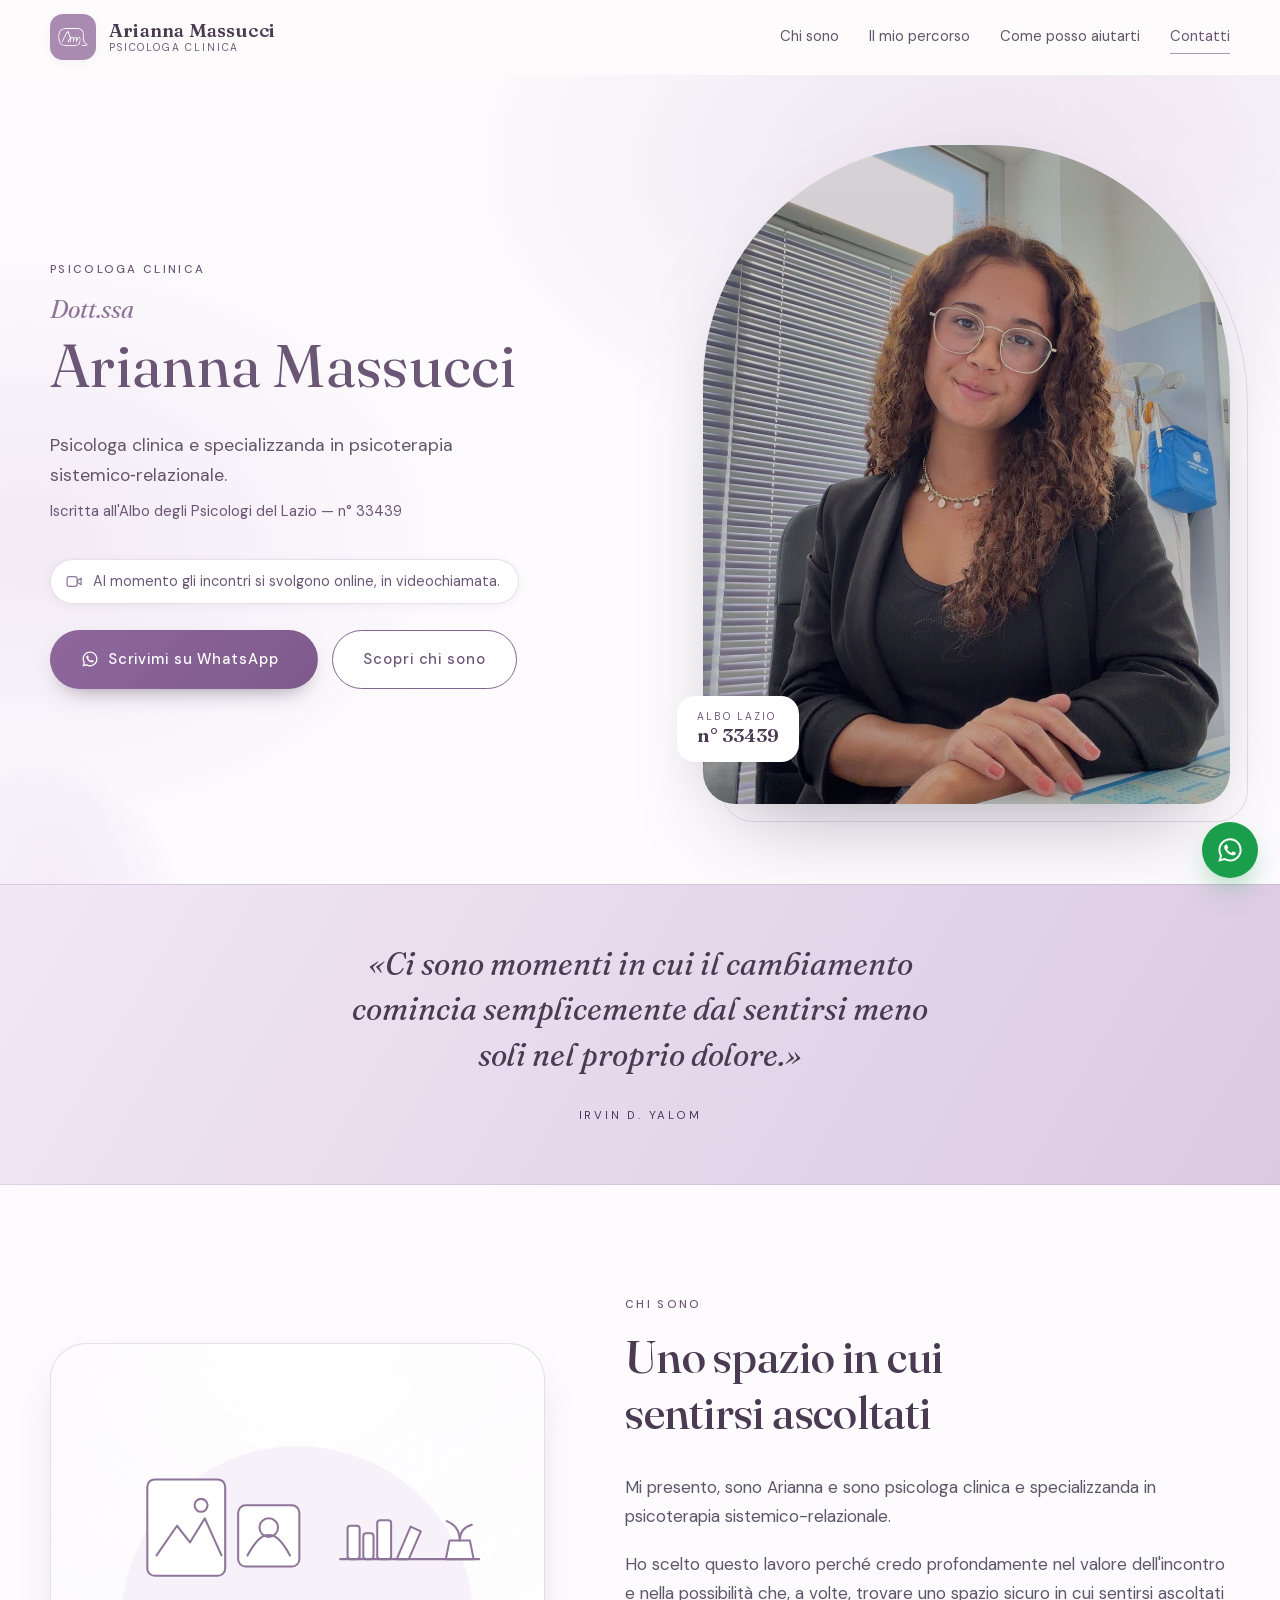
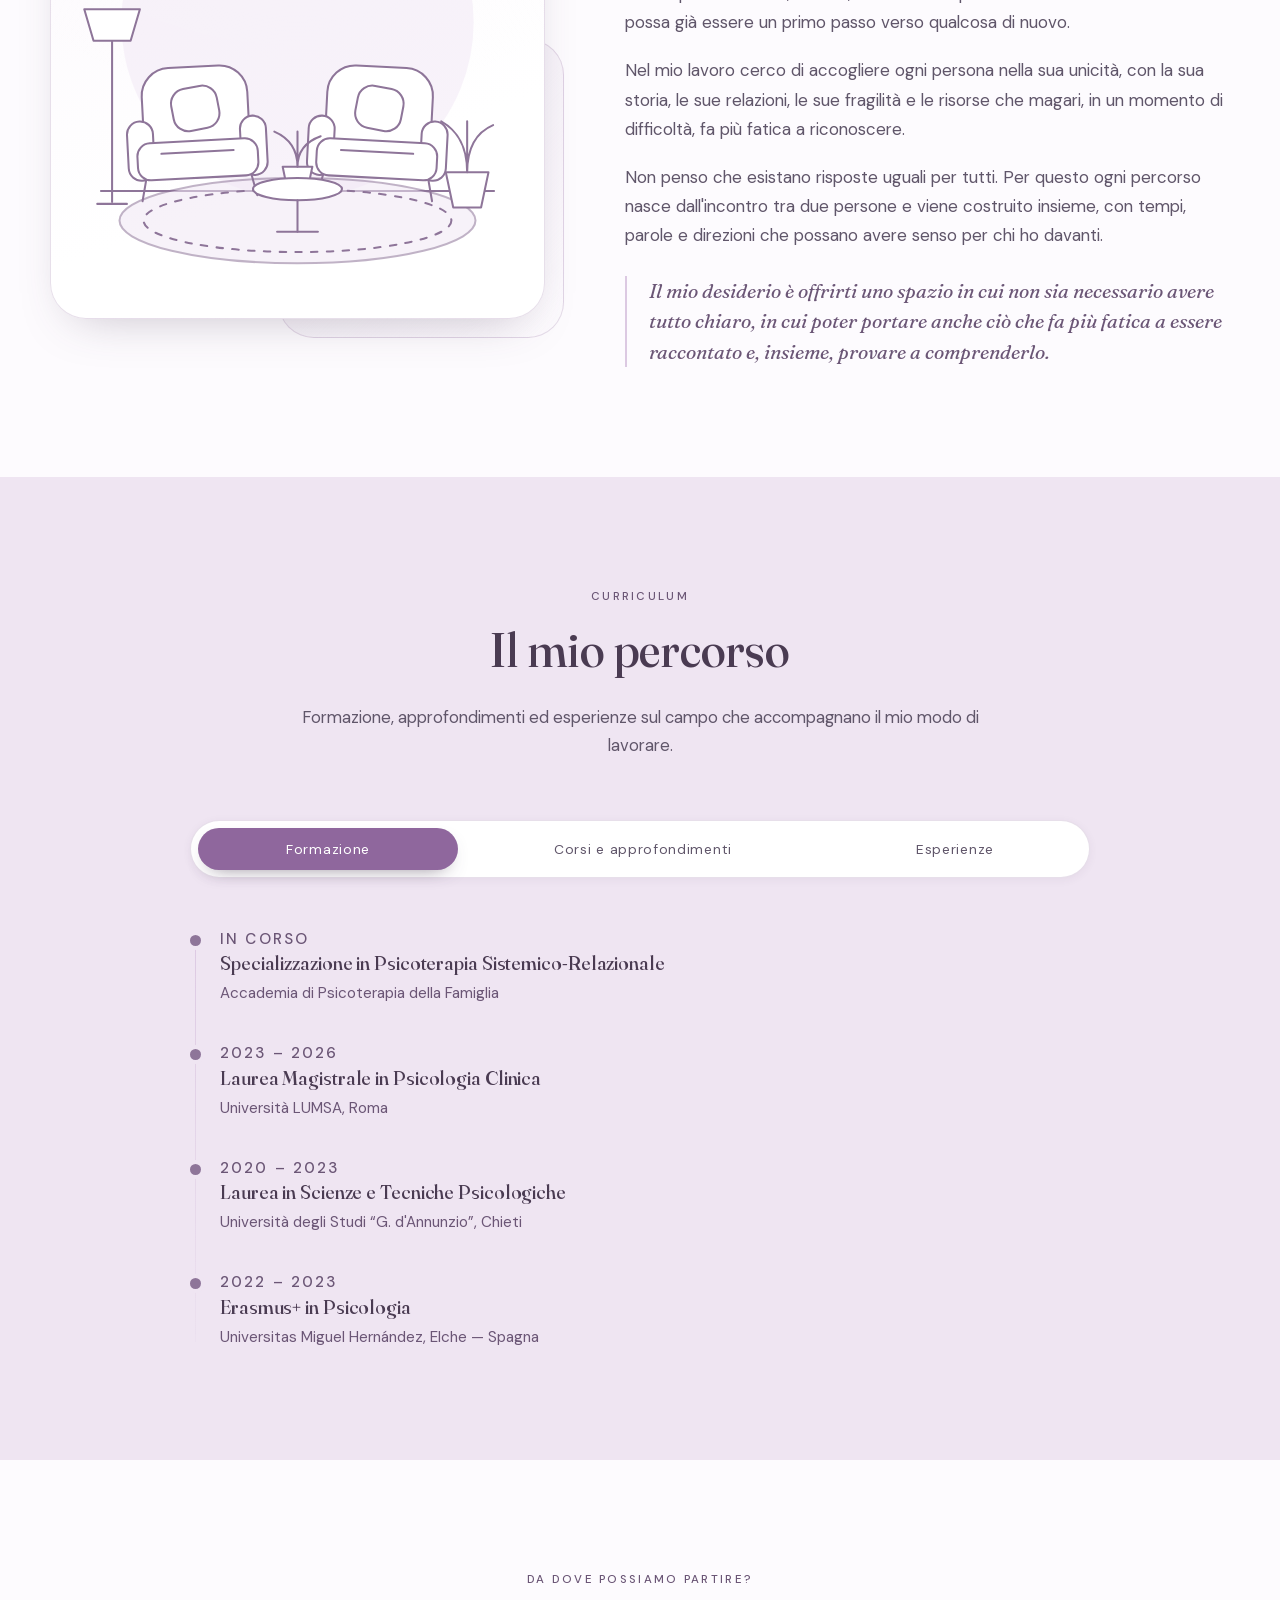
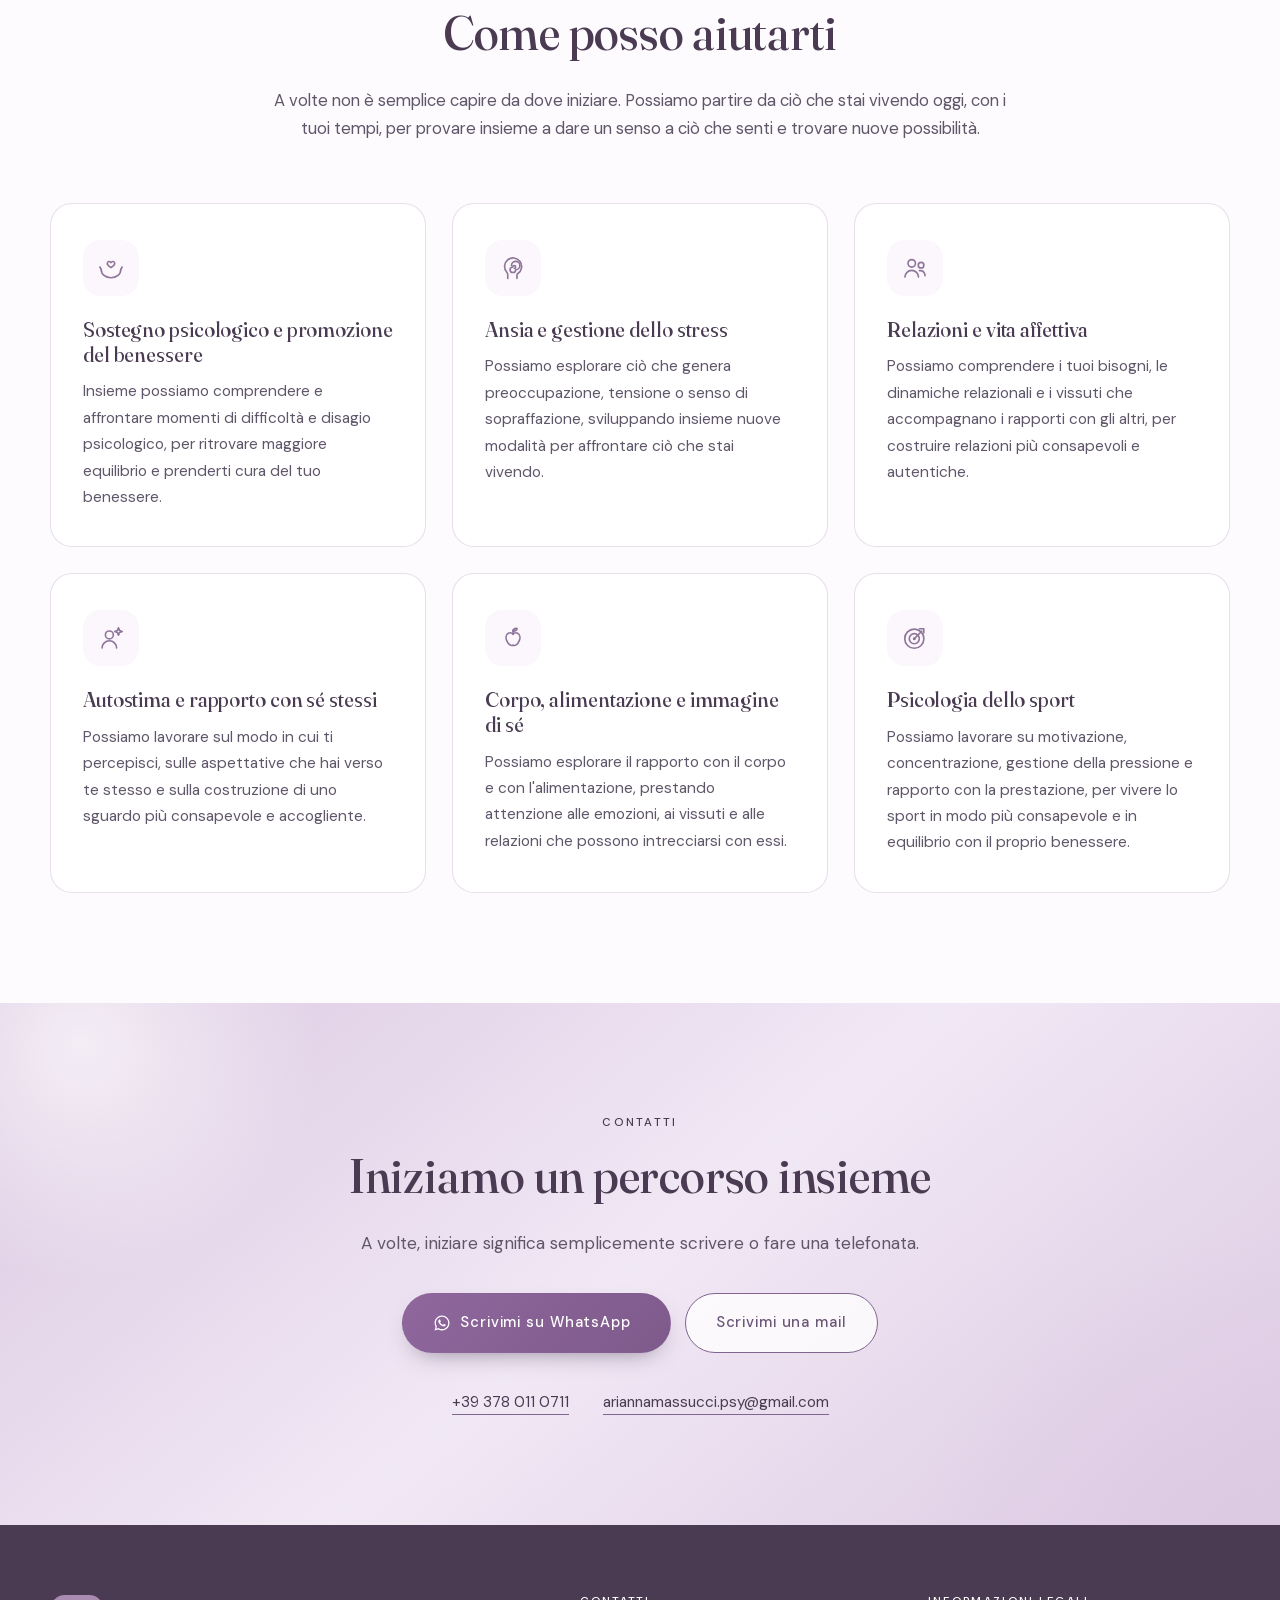
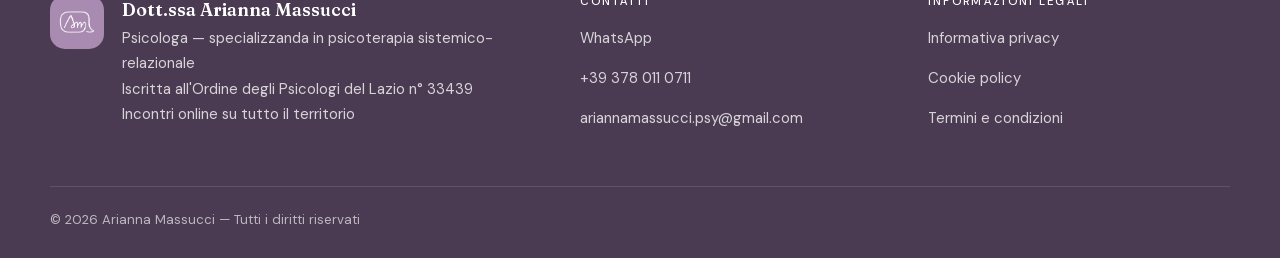
==== commit d6dfa400: "Date nel curriculum, via la sezione sugli incontri online, fascia più marcata - Curriculum: periodo " ====
--- a/index.html
+++ b/index.html
@@ -33,7 +33,6 @@
       <a href="#chi-sono">Chi sono</a>
       <a href="#percorso">Il mio percorso</a>
       <a href="#servizi">Come posso aiutarti</a>
-      <a href="#modalita">Incontri online</a>
       <a href="#contatti">Contatti</a>
     </nav>
 
@@ -195,18 +194,22 @@
         <div class="tab-panel is-active" id="tab-formazione" role="tabpanel" tabindex="0" aria-labelledby="t1">
           <ol class="timeline">
             <li>
+              <p class="timeline-when">In corso</p>
               <h3>Specializzazione in Psicoterapia Sistemico-Relazionale</h3>
               <p>Accademia di Psicoterapia della Famiglia</p>
             </li>
             <li>
+              <p class="timeline-when">2023 – 2026</p>
               <h3>Laurea Magistrale in Psicologia Clinica</h3>
               <p>Università LUMSA, Roma</p>
             </li>
             <li>
+              <p class="timeline-when">2020 – 2023</p>
               <h3>Laurea in Scienze e Tecniche Psicologiche</h3>
               <p>Università degli Studi “G. d'Annunzio”, Chieti</p>
             </li>
             <li>
+              <p class="timeline-when">2022 – 2023</p>
               <h3>Erasmus+ in Psicologia</h3>
               <p>Universitas Miguel Hernández, Elche — Spagna</p>
             </li>
@@ -216,6 +219,11 @@
         <div class="tab-panel" id="tab-corsi" role="tabpanel" tabindex="0" aria-labelledby="t2" hidden>
           <ol class="timeline">
             <li>
+              <p class="timeline-when">In corso</p>
+              <h3>Disturbi della Nutrizione e dell'Alimentazione</h3>
+              <p>Master</p>
+            </li>
+            <li>
               <h3>Psicologia dello Sport</h3>
               <p>Corso di approfondimento</p>
             </li>
@@ -223,26 +231,25 @@
               <h3>Psicologia e persone LGBTQIA+</h3>
               <p>Corso di approfondimento</p>
             </li>
-            <li>
-              <h3>Disturbi della Nutrizione e dell'Alimentazione</h3>
-              <p>Master in corso</p>
-            </li>
           </ol>
         </div>
 
         <div class="tab-panel" id="tab-esperienze" role="tabpanel" tabindex="0" aria-labelledby="t3" hidden>
           <ol class="timeline">
             <li>
+              <p class="timeline-when">2026 – in corso</p>
               <h3>Psicologa</h3>
               <p>Caritas, Carassai (AP)</p>
             </li>
             <li>
+              <p class="timeline-when">2025</p>
               <h3>Tirocinio accademico</h3>
               <p>Differenza Donna, Centro “Libere da Libere per”, Roma</p>
             </li>
             <li>
+              <p class="timeline-when">2024</p>
               <h3>Volontariato</h3>
-              <p>Fondazione Fidias, Bilbao — Spagna</p>
+              <p>Fondazione Fidias-Fondazione per l'integrazione e lo sviluppo interpersonale dei minori attraverso le arti, Bilbao — Spagna</p>
             </li>
           </ol>
         </div>
@@ -306,48 +313,6 @@
           </span>
           <h3>Psicologia dello sport</h3>
           <p>Possiamo lavorare su motivazione, concentrazione, gestione della pressione e rapporto con la prestazione, per vivere lo sport in modo più consapevole e in equilibrio con il proprio benessere.</p>
-        </article>
-      </div>
-    </div>
-  </section>
-
-  <!-- MODALITA -->
-  <section class="section section-alt" id="modalita">
-    <div class="wrap">
-      <header class="section-head reveal">
-        <p class="eyebrow">Come ci incontriamo</p>
-        <h2>Gli incontri si svolgono online</h2>
-        <p class="section-lead">Al momento ricevo esclusivamente a distanza, in videochiamata. È una
-        modalità che permette di incontrarci ovunque tu sia, con la stessa attenzione e la stessa
-        riservatezza di un incontro in studio.</p>
-      </header>
-
-      <div class="cards cards-3">
-        <article class="card reveal">
-          <span class="card-ico" aria-hidden="true">
-            <svg viewBox="0 0 24 24"><rect x="2.4" y="5.4" width="13.2" height="13.2" rx="3.2"/><path d="m15.6 11.1 5.4-3.4v8.6l-5.4-3.4z"/></svg>
-          </span>
-          <h3>Su Google Meet o Zoom</h3>
-          <p>Ti invio il collegamento prima dell'appuntamento. Non devi installare programmi
-          complicati né creare un account: basta aprire il link all'ora concordata.</p>
-        </article>
-
-        <article class="card reveal">
-          <span class="card-ico" aria-hidden="true">
-            <svg viewBox="0 0 24 24"><path d="M12 20.6c4.1-3.1 7-6.2 7-10.1a7 7 0 1 0-14 0c0 3.9 2.9 7 7 10.1z"/><circle cx="12" cy="10.2" r="2.7"/></svg>
-          </span>
-          <h3>Da dove preferisci</h3>
-          <p>Serve solo una connessione stabile e un luogo tranquillo, in cui tu possa parlare
-          liberamente senza essere interrotto o ascoltato da altri.</p>
-        </article>
-
-        <article class="card reveal">
-          <span class="card-ico" aria-hidden="true">
-            <svg viewBox="0 0 24 24"><rect x="4.6" y="10.4" width="14.8" height="9.4" rx="2.6"/><path d="M8.2 10.4V7.8a3.8 3.8 0 0 1 7.6 0v2.6"/><path d="M12 14.2v2.2"/></svg>
-          </span>
-          <h3>Con la stessa riservatezza</h3>
-          <p>Le sedute non vengono mai registrate e quanto ci diciamo resta coperto dal segreto
-          professionale, esattamente come accadrebbe di persona.</p>
         </article>
       </div>
     </div>
--- a/style.css
+++ b/style.css
@@ -11,6 +11,7 @@
   --violet-soft:   #DCC9E2;
   --violet-mist:   #F1E8F5;
   --violet-wash:   #FBF7FC;
+  --violet-band:   #EFE5F2;   /* fascia di sezione: via di mezzo verso la CTA */
   --violet-btn:    #8F679D;   /* superfici piene con testo bianco: 4.6:1 */
   --violet-btn2:   #7E5A8B;
   --line-strong:   #806590;   /* bordi di elementi interattivi: >=3:1 */
@@ -264,7 +265,7 @@
 
 /* ---------- Sections ---------- */
 .section{ padding:110px 0; position:relative; }
-.section-alt{ background:var(--violet-wash); }
+.section-alt{ background:var(--violet-band); }
 
 .section-head{ max-width:62ch; margin:0 auto 60px; text-align:center; }
 .section-head h2{ font-size:clamp(2rem, 4.2vw, 3rem); }
@@ -349,7 +350,13 @@
   width:11px; height:11px; border-radius:50%;
   background:var(--violet-deep); box-shadow:0 0 0 4px var(--violet-wash);
 }
-.section-alt .timeline li::before{ box-shadow:0 0 0 4px #fff; }
+.section-alt .timeline li::before{ box-shadow:0 0 0 4px var(--violet-band); }
+.timeline-when{
+  font-size:.72rem; font-weight:500;
+  letter-spacing:.14em; text-transform:uppercase;
+  color:var(--violet-dark);
+  margin:0 0 .4em;
+}
 .timeline h3{ font-size:1.22rem; margin:0 0 .25em; }
 .timeline p{ margin:0; font-size:.95rem; color:var(--violet-dark); }
 
@@ -385,8 +392,6 @@
 }
 .card h3{ font-size:1.3rem; margin-bottom:.5em; }
 .card p{ font-size:.96rem; }
-
-.cards-3{ grid-template-columns:repeat(auto-fit, minmax(270px, 1fr)); }
 
 /* ---------- CTA ---------- */
 .cta{
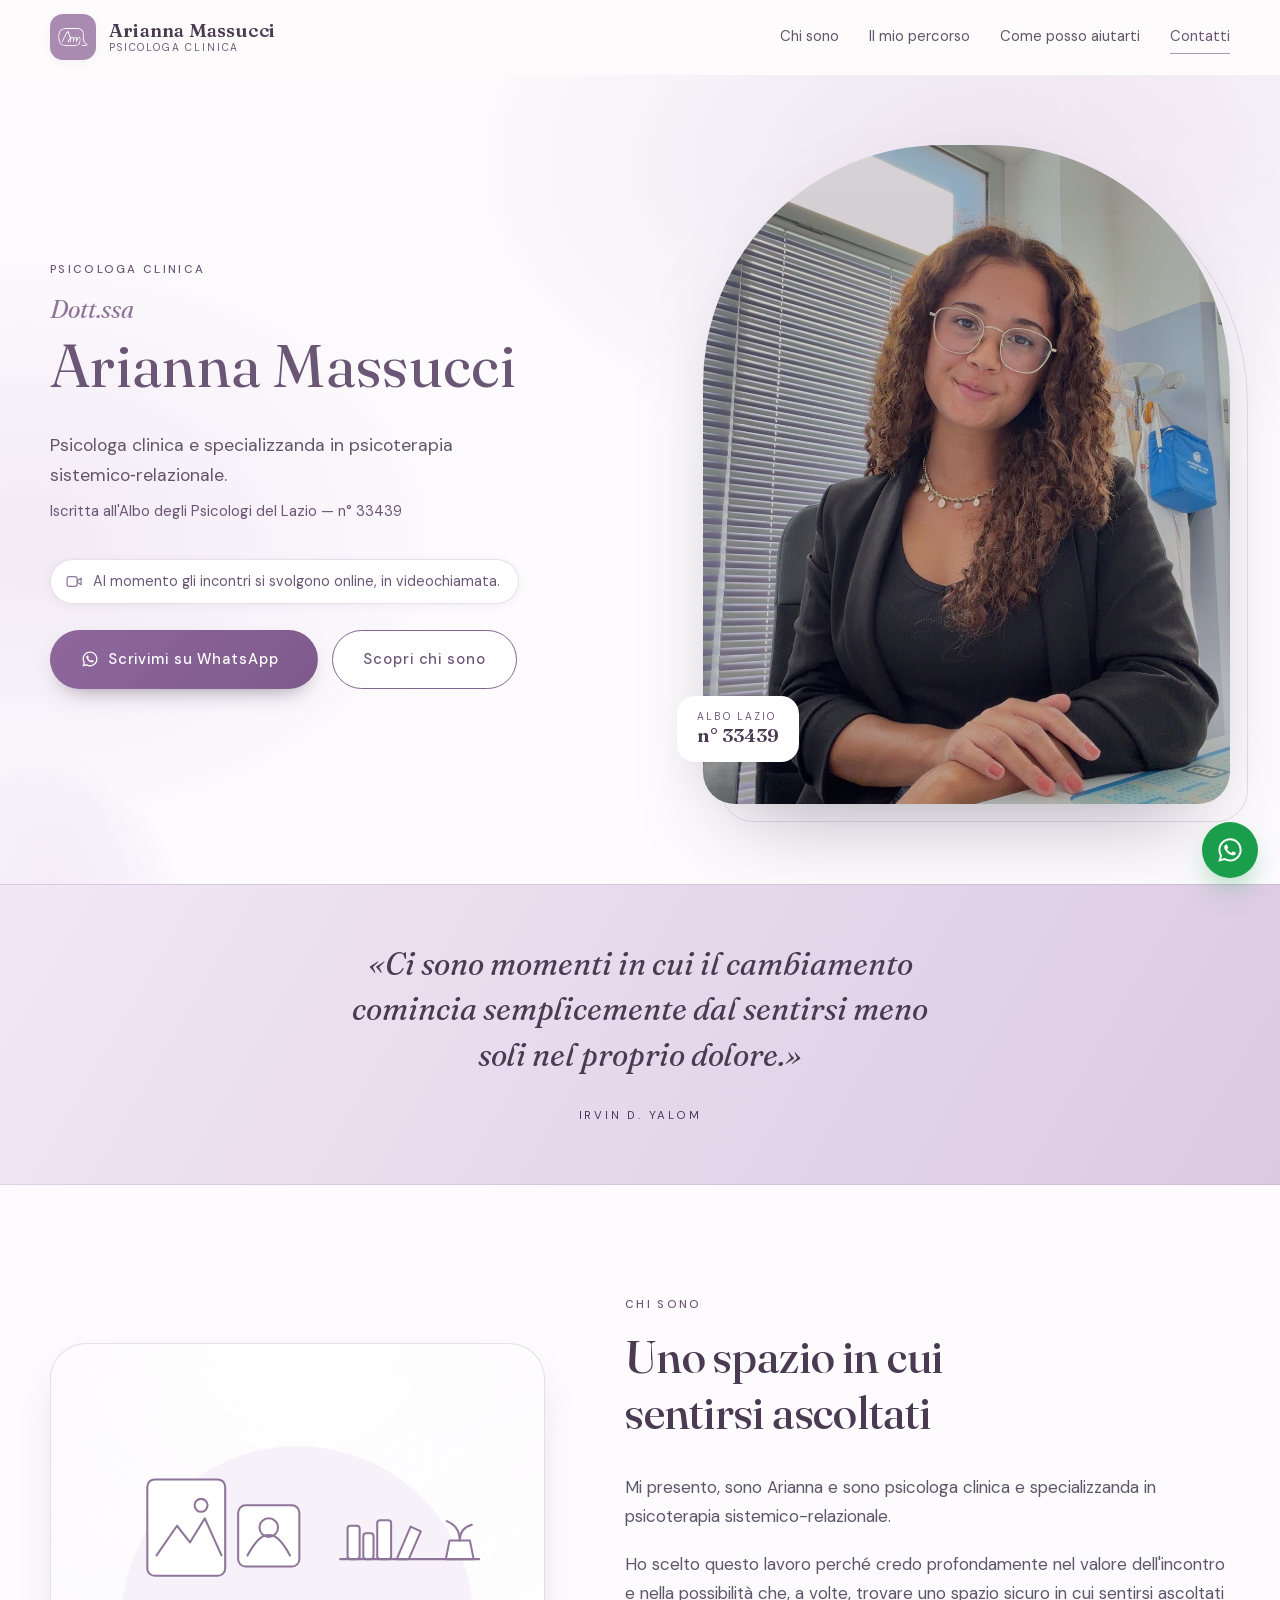
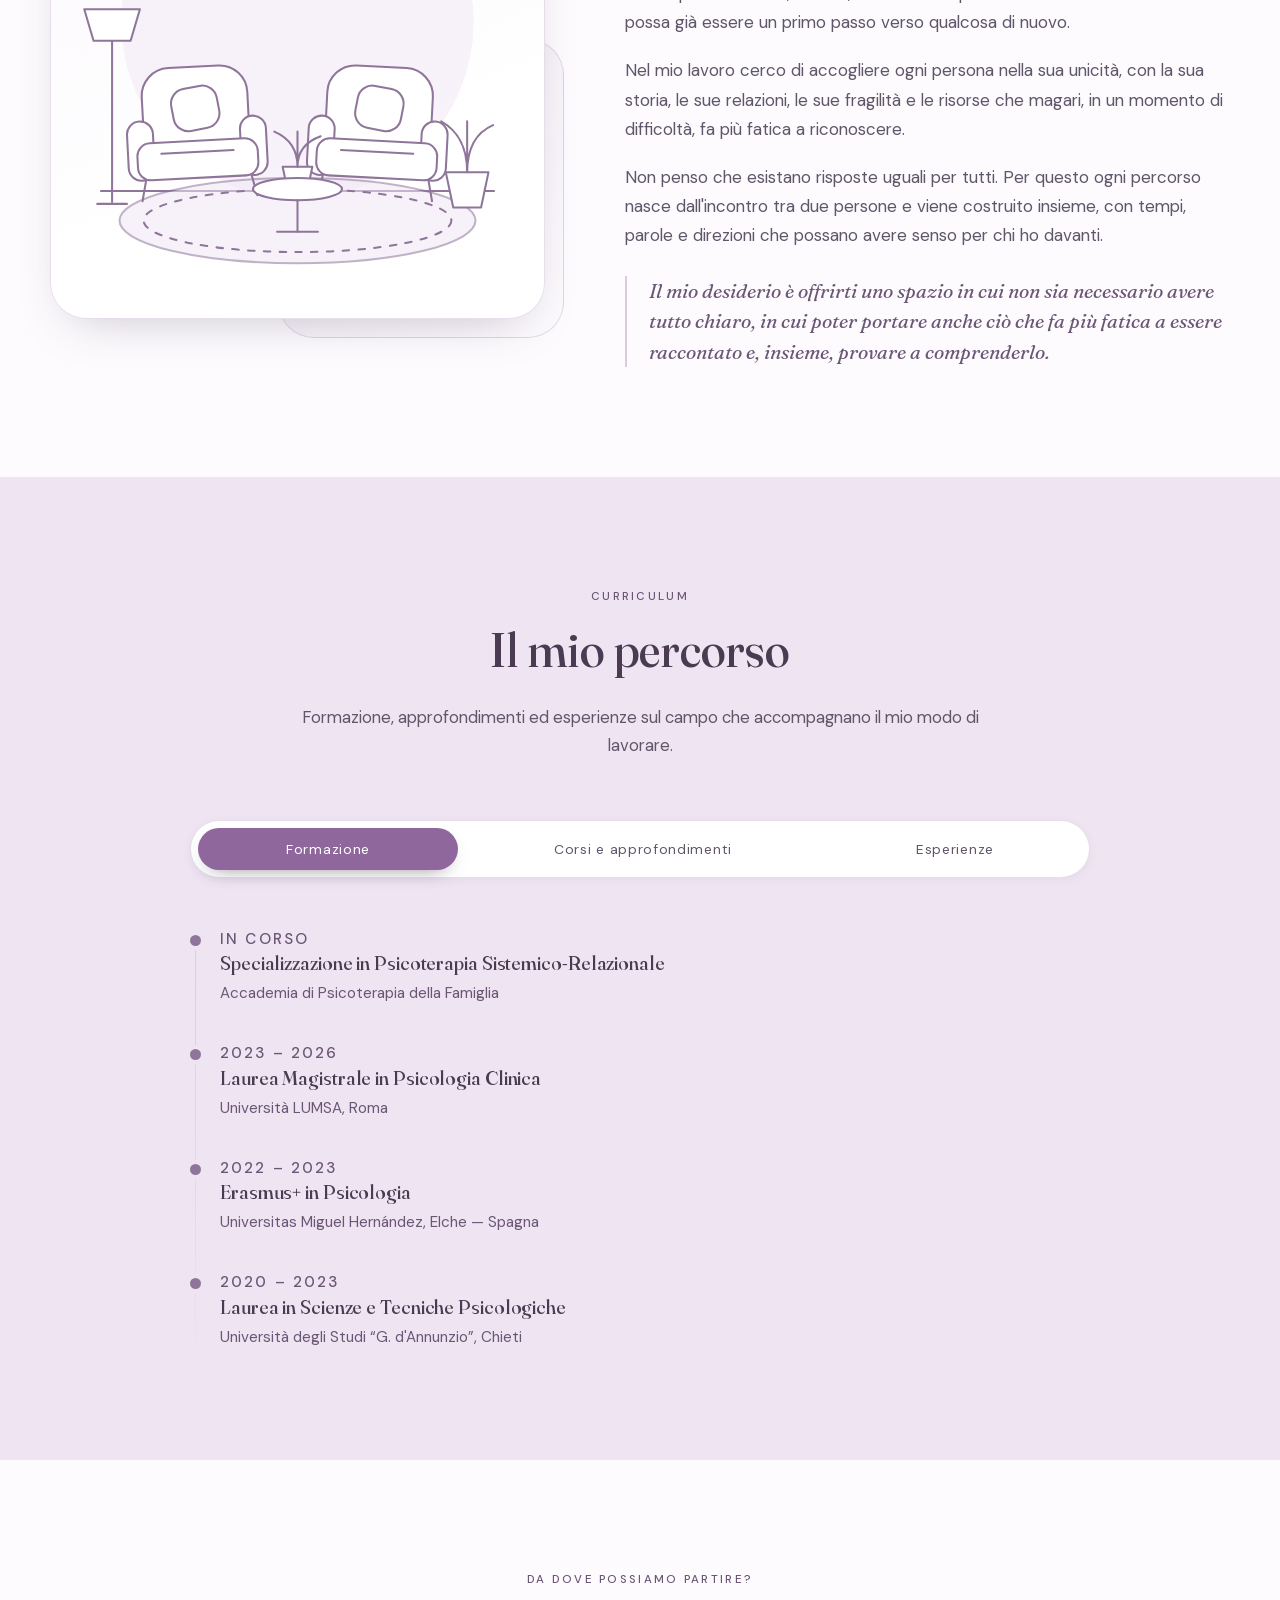
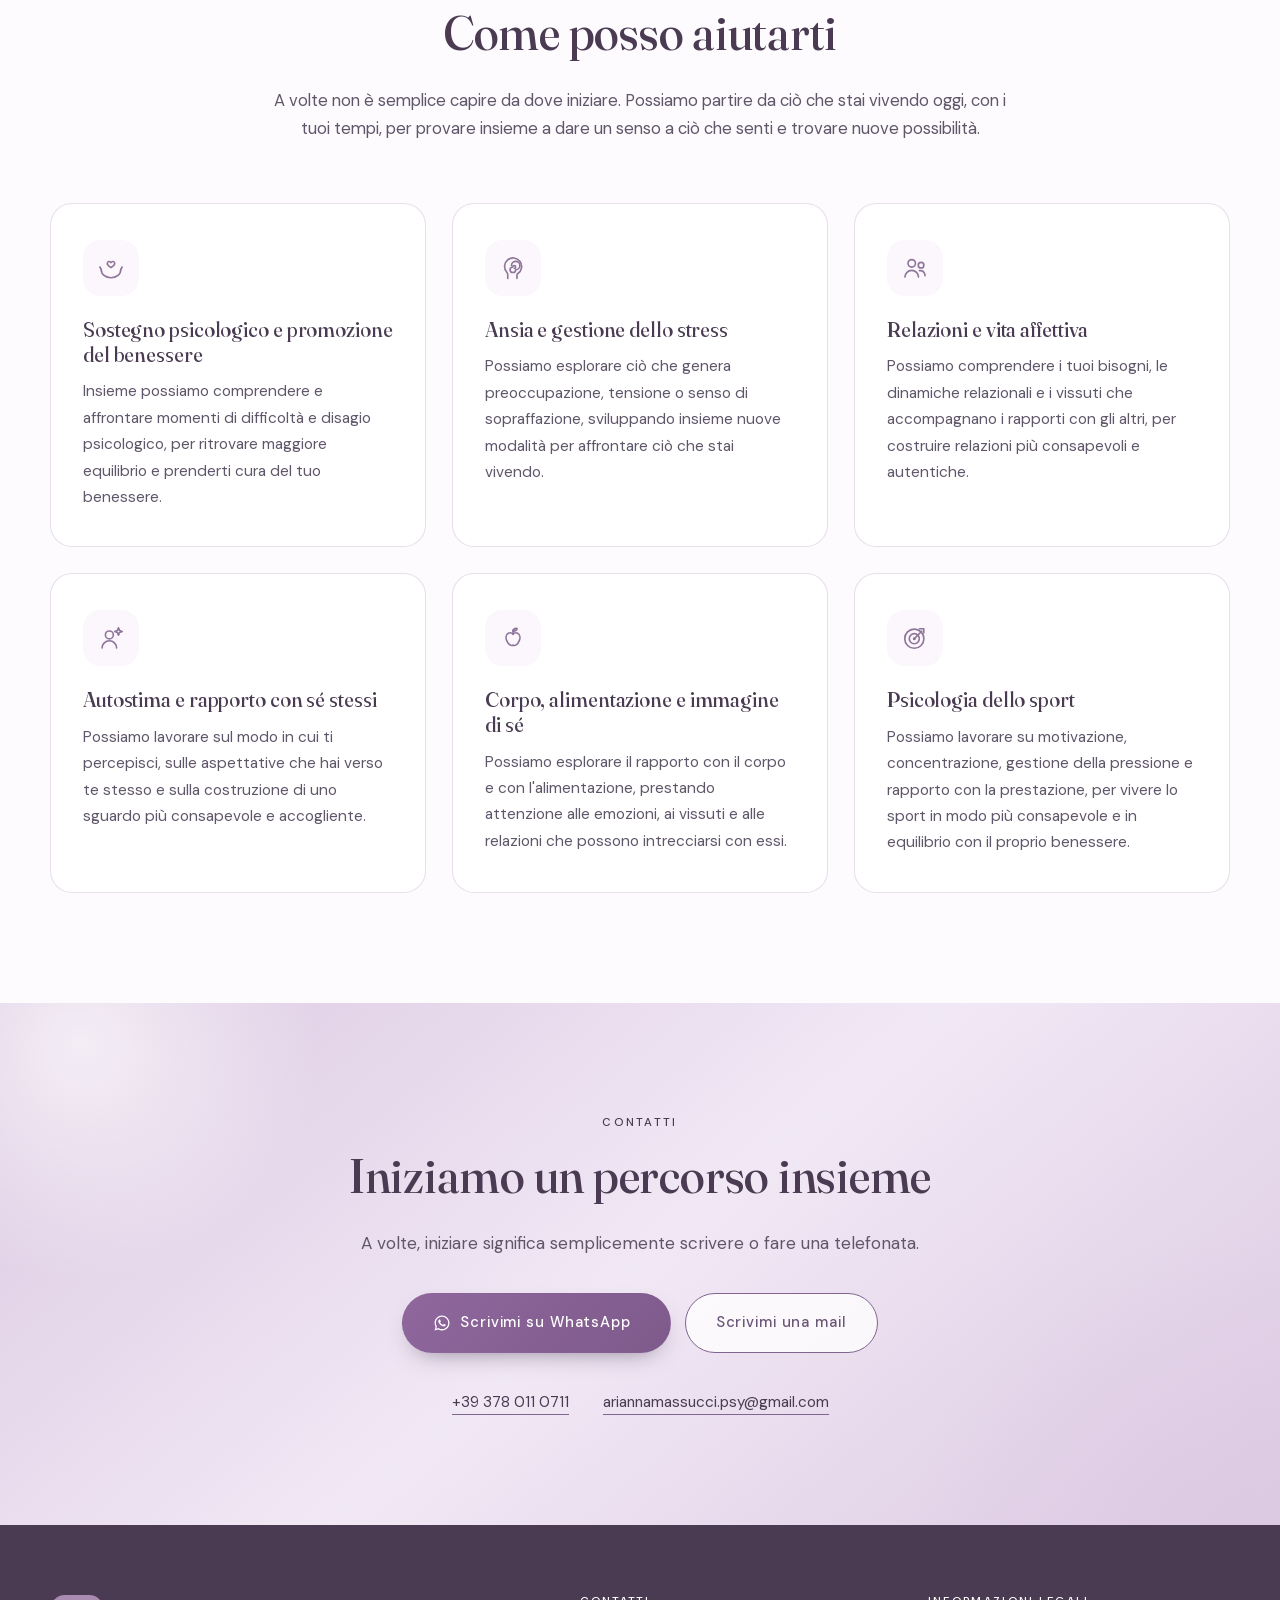
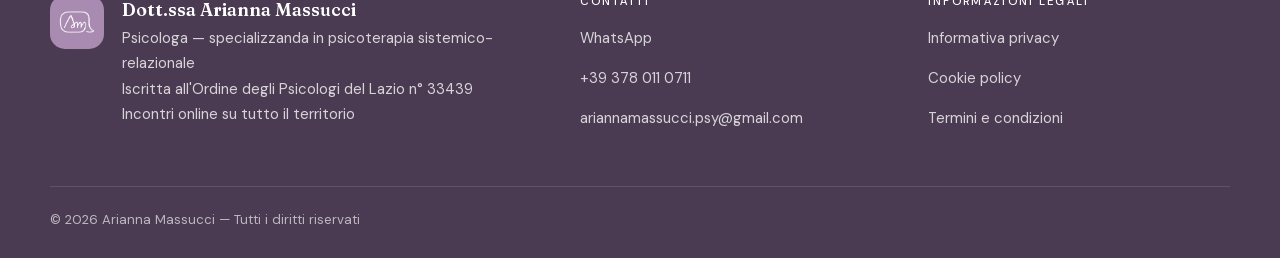
==== commit d47e1e30: "Erasmus prima della triennale, per un ordine cronologico corretto Le voci della scheda Formazione so" ====
--- a/index.html
+++ b/index.html
@@ -204,14 +204,14 @@
               <p>Università LUMSA, Roma</p>
             </li>
             <li>
+              <p class="timeline-when">2022 – 2023</p>
+              <h3>Erasmus+ in Psicologia</h3>
+              <p>Universitas Miguel Hernández, Elche — Spagna</p>
+            </li>
+            <li>
               <p class="timeline-when">2020 – 2023</p>
               <h3>Laurea in Scienze e Tecniche Psicologiche</h3>
               <p>Università degli Studi “G. d'Annunzio”, Chieti</p>
-            </li>
-            <li>
-              <p class="timeline-when">2022 – 2023</p>
-              <h3>Erasmus+ in Psicologia</h3>
-              <p>Universitas Miguel Hernández, Elche — Spagna</p>
             </li>
           </ol>
         </div>
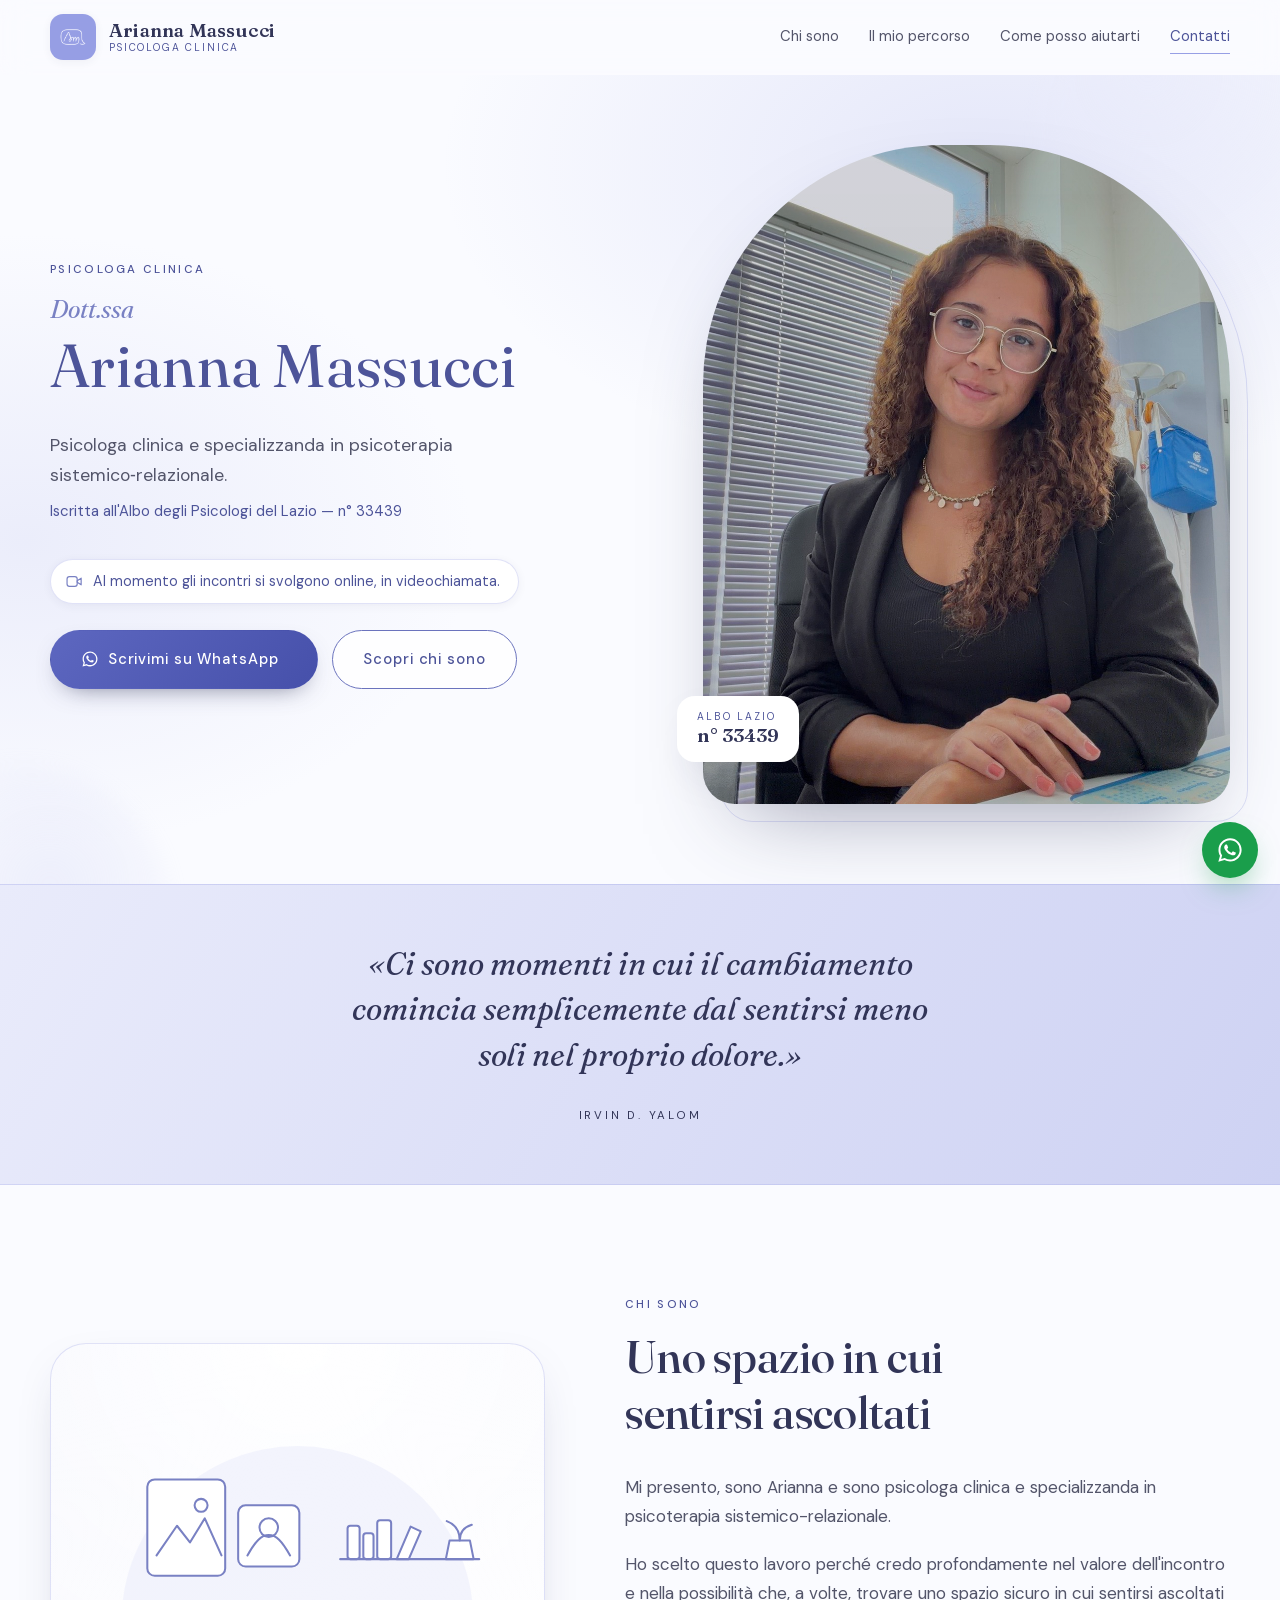
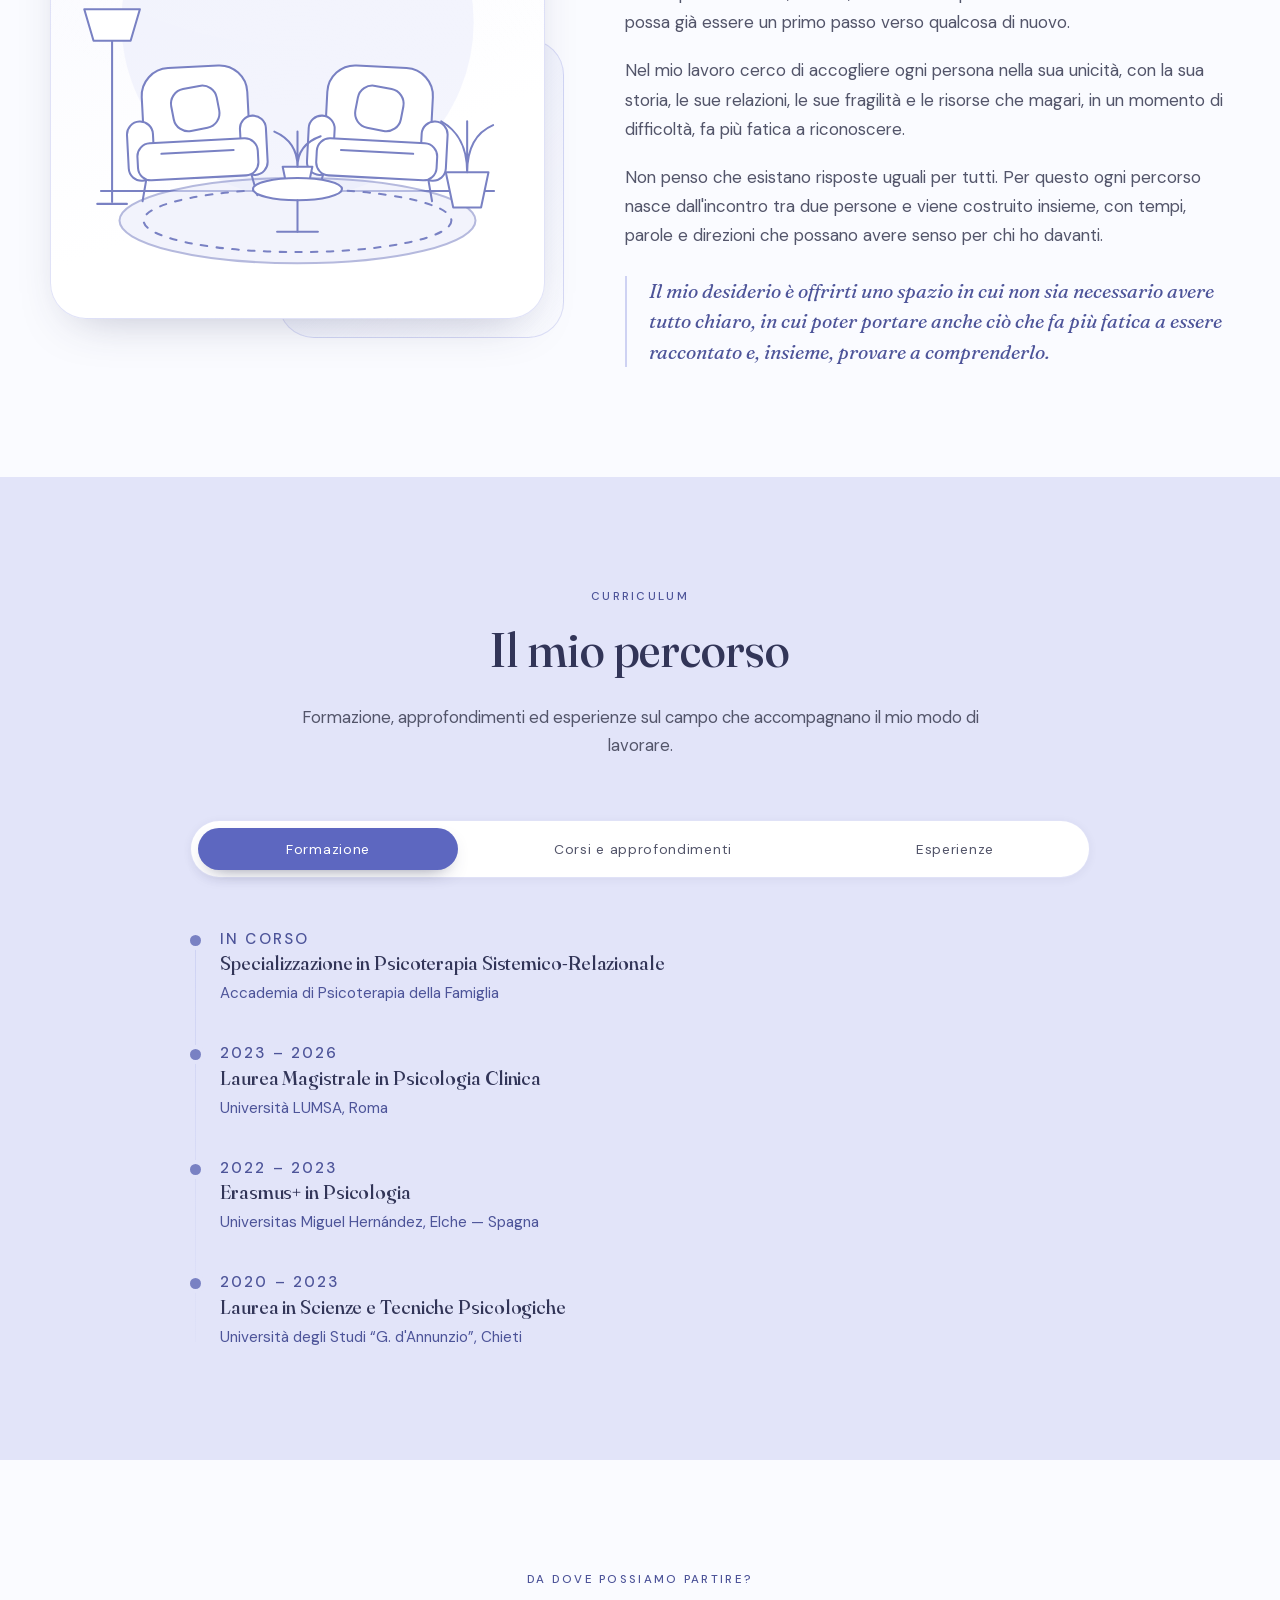
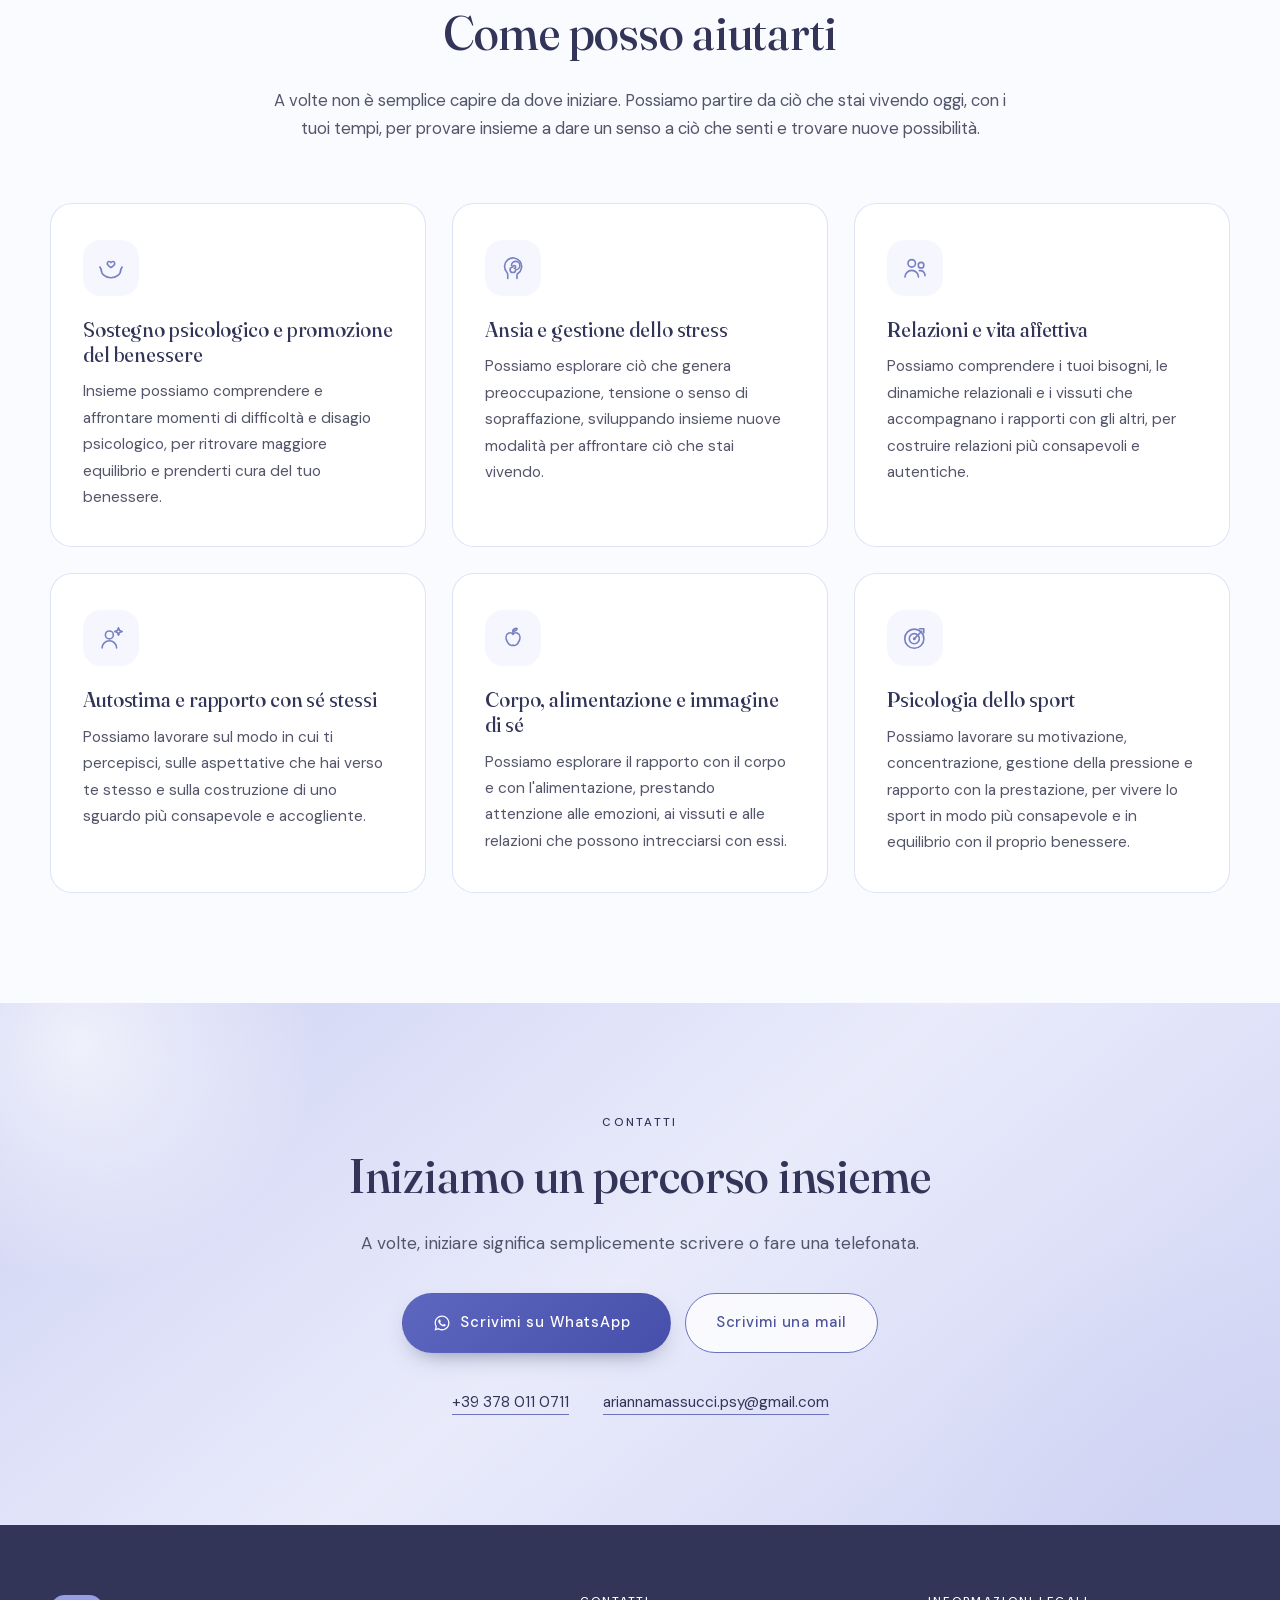
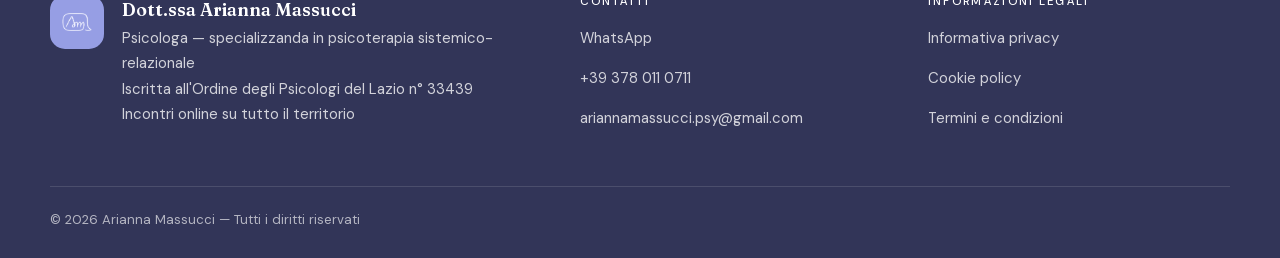
==== commit d56305f9: "restyiling" ====
--- a/index.html
+++ b/index.html
@@ -5,7 +5,7 @@
 <meta name="viewport" content="width=device-width, initial-scale=1">
 <title>Dott.ssa Arianna Massucci — Psicologa clinica</title>
 <meta name="description" content="Dott.ssa Arianna Massucci, psicologa clinica e specializzanda in psicoterapia sistemico-relazionale. Uno spazio di ascolto e di confronto, senza giudizio.">
-<meta name="theme-color" content="#B094BA">
+<meta name="theme-color" content="#5D67C0">
 <link rel="icon" href="assets/logo.png">
 <meta property="og:title" content="Dott.ssa Arianna Massucci — Psicologa clinica">
 <meta property="og:description" content="Uno spazio di ascolto e di confronto in cui poter portare ciò che si sta vivendo.">
@@ -239,6 +239,11 @@
             <li>
               <p class="timeline-when">2026 – in corso</p>
               <h3>Psicologa</h3>
+              <p>Farmacia Valdaso, Ortezzano (FM)</p>
+            </li>
+            <li>
+              <p class="timeline-when">2026 – in corso</p>
+              <h3>Psicologa</h3>
               <p>Caritas, Carassai (AP)</p>
             </li>
             <li>
--- a/style.css
+++ b/style.css
@@ -1,34 +1,34 @@
 /* ============================================================
    Dott.ssa Arianna Massucci — Psicologa clinica
-   Palette: violetto del logo #AA8BB1
+   Palette: blu-lavanda #979FE5
    ============================================================ */
 
 :root{
-  --violet:        #B094BA;   /* violetto chiaro, dal logo */
-  --violet-deep:   #8E7599;
-  --violet-dark:   #6B5676;
-  --violet-ink:    #4A3B52;
-  --violet-soft:   #DCC9E2;
-  --violet-mist:   #F1E8F5;
-  --violet-wash:   #FBF7FC;
-  --violet-band:   #EFE5F2;   /* fascia di sezione: via di mezzo verso la CTA */
-  --violet-btn:    #8F679D;   /* superfici piene con testo bianco: 4.6:1 */
-  --violet-btn2:   #7E5A8B;
-  --line-strong:   #806590;   /* bordi di elementi interattivi: >=3:1 */
-
-  --cream:       #FDFBFE;
-  --sand:        #F4EFF6;
-  --ink:         #4A3B52;
-  --body:        #60566A;
-  --line:        rgba(176,148,186,.30);
+  --violet:        #979FE5;   /* blu-lavanda, colore di base */
+  --violet-deep:   #7981C3;
+  --violet-dark:   #4D5499;
+  --violet-ink:    #323558;
+  --violet-soft:   #CED2F3;
+  --violet-mist:   #E9EBFB;
+  --violet-wash:   #F6F7FE;
+  --violet-band:   #E2E4F9;   /* fascia di sezione: via di mezzo verso la CTA */
+  --violet-btn:    #5D67C0;   /* superfici piene con testo bianco: 4.6:1 */
+  --violet-btn2:   #4650AA;
+  --line-strong:   #6B73BD;   /* bordi di elementi interattivi: >=3:1 */
+
+  --cream:       #FAFBFF;
+  --sand:        #EDEEF8;
+  --ink:         #323558;
+  --body:        #53556A;
+  --line:        rgba(151,159,229,.30);
 
   --wa:          #1A9E4B;
 
   --radius:      22px;
   --radius-lg:   36px;
-  --shadow-sm:   0 2px 10px rgba(74,59,82,.06);
-  --shadow:      0 18px 50px -24px rgba(74,59,82,.35);
-  --shadow-lg:   0 40px 90px -40px rgba(74,59,82,.5);
+  --shadow-sm:   0 2px 10px rgba(50,53,88,.06);
+  --shadow:      0 18px 50px -24px rgba(50,53,88,.35);
+  --shadow-lg:   0 40px 90px -40px rgba(50,53,88,.5);
 
   --serif: "Fraunces", Georgia, "Times New Roman", serif;
   --sans:  "DM Sans", "Helvetica Neue", Arial, sans-serif;
@@ -105,9 +105,9 @@
   text-decoration:none;
   cursor:pointer;
   transition:transform .35s cubic-bezier(.2,.8,.3,1), box-shadow .35s, background .3s, color .3s;
-  box-shadow:0 10px 26px -14px rgba(74,59,82,.75);
-}
-.btn:hover{ transform:translateY(-3px); box-shadow:0 18px 36px -16px rgba(74,59,82,.6); background:linear-gradient(135deg, var(--violet-btn2), #6F4E7B); }
+  box-shadow:0 10px 26px -14px rgba(50,53,88,.75);
+}
+.btn:hover{ transform:translateY(-3px); box-shadow:0 18px 36px -16px rgba(50,53,88,.6); background:linear-gradient(135deg, var(--violet-btn2), #3B4499); }
 .btn-sm{ padding:11px 22px; font-size:.82rem; }
 .btn-ghost{ background:rgba(255,255,255,.8); color:var(--violet-dark); border-color:var(--line-strong); box-shadow:none; }
 .btn-ghost:hover{ background:var(--violet-wash); color:var(--violet-dark); }
@@ -117,7 +117,7 @@
 /* ---------- Header ---------- */
 .site-header{
   position:sticky; top:0; z-index:100;
-  background:rgba(253,250,251,.82);
+  background:rgba(250,251,255,.82);
   backdrop-filter:blur(14px);
   -webkit-backdrop-filter:blur(14px);
   border-bottom:1px solid transparent;
@@ -125,7 +125,7 @@
 }
 .site-header.is-stuck{
   border-bottom-color:var(--line);
-  box-shadow:0 10px 30px -24px rgba(74,59,82,.5);
+  box-shadow:0 10px 30px -24px rgba(50,53,88,.5);
 }
 .header-inner{ display:flex; align-items:center; justify-content:space-between; gap:20px; padding:14px 0; }
 
@@ -165,13 +165,13 @@
 .hero::before{
   content:""; position:absolute; inset:0;
   background:
-    radial-gradient(900px 520px at 78% 8%, rgba(176,148,186,.22), transparent 62%),
-    radial-gradient(700px 480px at 2% 42%, rgba(220,201,226,.34), transparent 64%);
+    radial-gradient(900px 520px at 78% 8%, rgba(151,159,229,.22), transparent 62%),
+    radial-gradient(700px 480px at 2% 42%, rgba(206,210,243,.34), transparent 64%);
   pointer-events:none;
 }
 .hero-blob{ position:absolute; border-radius:50%; filter:blur(10px); opacity:.5; pointer-events:none; }
-.blob-1{ width:360px; height:360px; right:-120px; top:-110px; background:radial-gradient(circle at 30% 30%, rgba(241,232,245,.95), rgba(241,232,245,0) 70%); }
-.blob-2{ width:300px; height:300px; left:-130px; bottom:120px; background:radial-gradient(circle at 60% 40%, rgba(220,201,226,.6), rgba(220,201,226,0) 70%); }
+.blob-1{ width:360px; height:360px; right:-120px; top:-110px; background:radial-gradient(circle at 30% 30%, rgba(233,235,251,.95), rgba(233,235,251,0) 70%); }
+.blob-2{ width:300px; height:300px; left:-130px; bottom:120px; background:radial-gradient(circle at 60% 40%, rgba(206,210,243,.6), rgba(206,210,243,0) 70%); }
 
 .hero-inner{
   position:relative; z-index:1;
@@ -213,7 +213,7 @@
 }
 .hero-photo::after{
   content:""; position:absolute; inset:0;
-  background:linear-gradient(180deg, rgba(166,105,153,.10), rgba(74,59,82,.18));
+  background:linear-gradient(180deg, rgba(121,129,195,.10), rgba(50,53,88,.18));
   mix-blend-mode:multiply;
 }
 .hero-photo img{ width:100%; height:100%; object-fit:cover; object-position:center 22%; }
@@ -293,7 +293,7 @@
   border:1px solid var(--line);
   border-radius:var(--radius-lg);
   z-index:-1;
-  background:linear-gradient(135deg, rgba(232,220,236,.55), transparent);
+  background:linear-gradient(135deg, rgba(220,224,248,.55), transparent);
 }
 .about-illu svg{ width:100%; height:auto; display:block; }
 
@@ -331,7 +331,7 @@
   transition:background .3s, color .3s;
 }
 .tab:hover{ color:var(--violet-dark); }
-.tab.is-active{ background:var(--violet-btn); color:#fff; box-shadow:0 8px 20px -12px rgba(74,59,82,.8); }
+.tab.is-active{ background:var(--violet-btn); color:#fff; box-shadow:0 8px 20px -12px rgba(50,53,88,.8); }
 
 .tab-panel{ display:none; }
 .tab-panel:focus{ outline:none; }
@@ -341,7 +341,7 @@
 .timeline{ list-style:none; margin:0; padding:0 0 0 30px; position:relative; }
 .timeline::before{
   content:""; position:absolute; left:5px; top:8px; bottom:8px;
-  width:1px; background:linear-gradient(var(--violet-soft), rgba(220,201,226,.15));
+  width:1px; background:linear-gradient(var(--violet-soft), rgba(206,210,243,.15));
 }
 .timeline li{ position:relative; padding:0 0 34px; }
 .timeline li:last-child{ padding-bottom:0; }
@@ -405,7 +405,7 @@
   content:""; position:absolute; border-radius:50%; pointer-events:none;
 }
 .cta::before{ width:520px; height:520px; left:-180px; top:-220px; background:radial-gradient(circle, rgba(255,255,255,.65), transparent 65%); }
-.cta::after{ width:620px; height:620px; right:-230px; bottom:-300px; background:radial-gradient(circle, rgba(220,201,226,.55), transparent 65%); }
+.cta::after{ width:620px; height:620px; right:-230px; bottom:-300px; background:radial-gradient(circle, rgba(206,210,243,.55), transparent 65%); }
 .cta-inner{ position:relative; z-index:1; max-width:62ch; }
 .cta .eyebrow{ color:var(--violet-ink); }
 .cta h2{ color:var(--violet-ink); font-size:clamp(2rem, 4.4vw, 3rem); }
@@ -487,7 +487,7 @@
     background:var(--cream);
     padding:10px 20px 28px;
     border-bottom:1px solid var(--line);
-    box-shadow:0 24px 40px -30px rgba(74,59,82,.6);
+    box-shadow:0 24px 40px -30px rgba(50,53,88,.6);
     transform:translateY(-120%); opacity:0; visibility:hidden;
     transition:transform .4s cubic-bezier(.2,.8,.3,1), opacity .3s, visibility .3s;
   }
